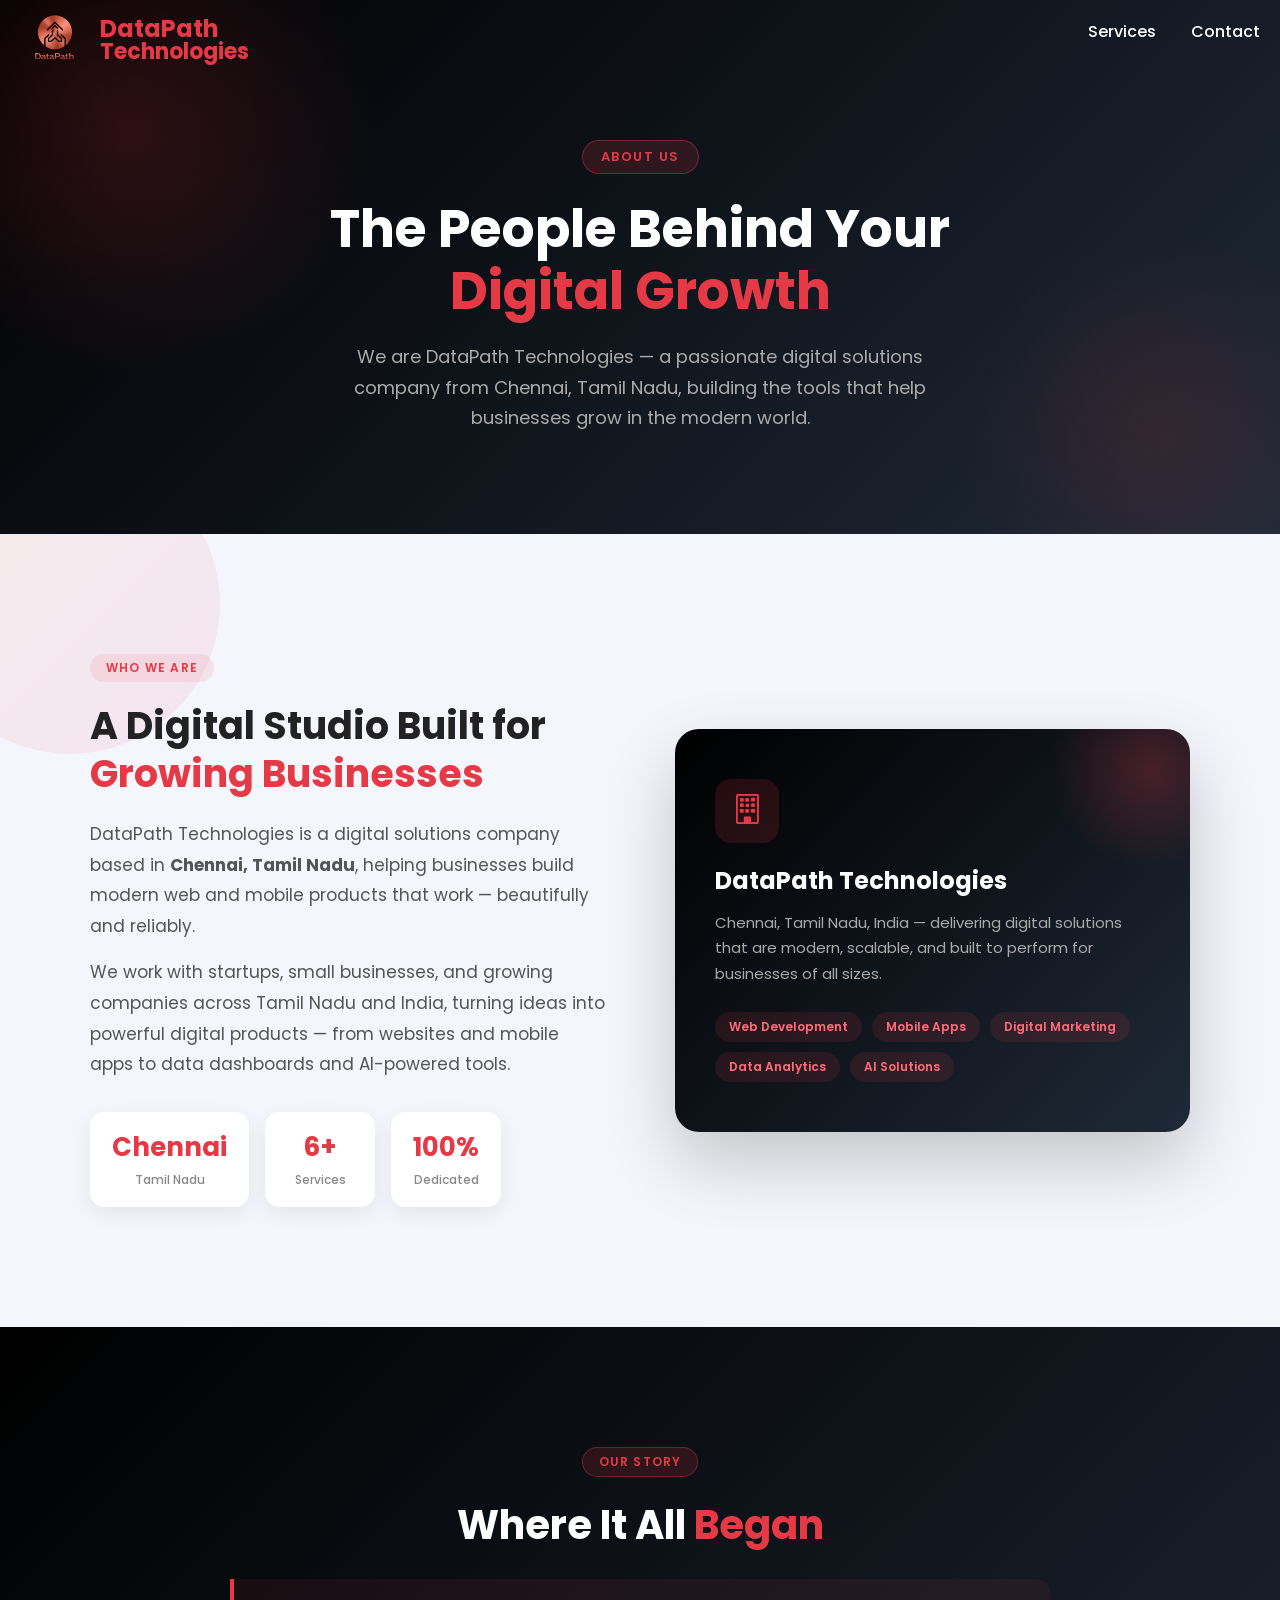
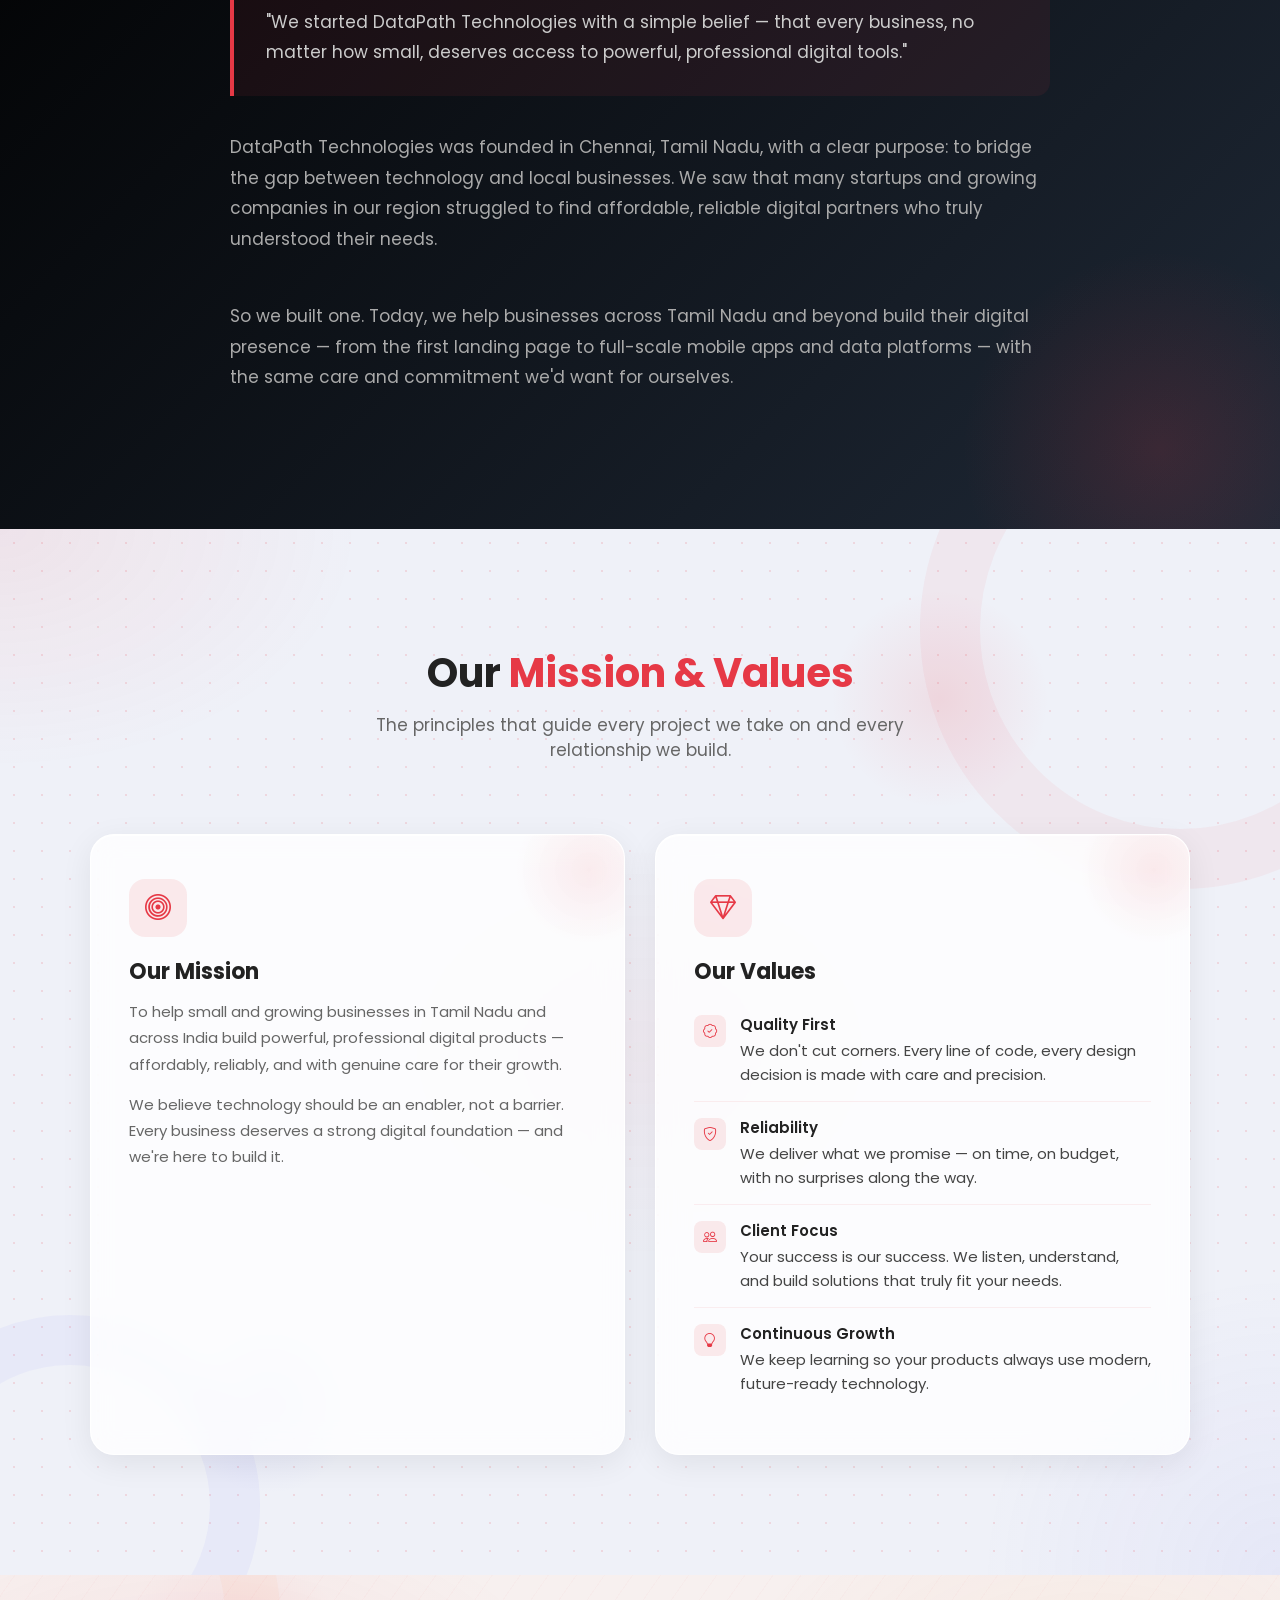
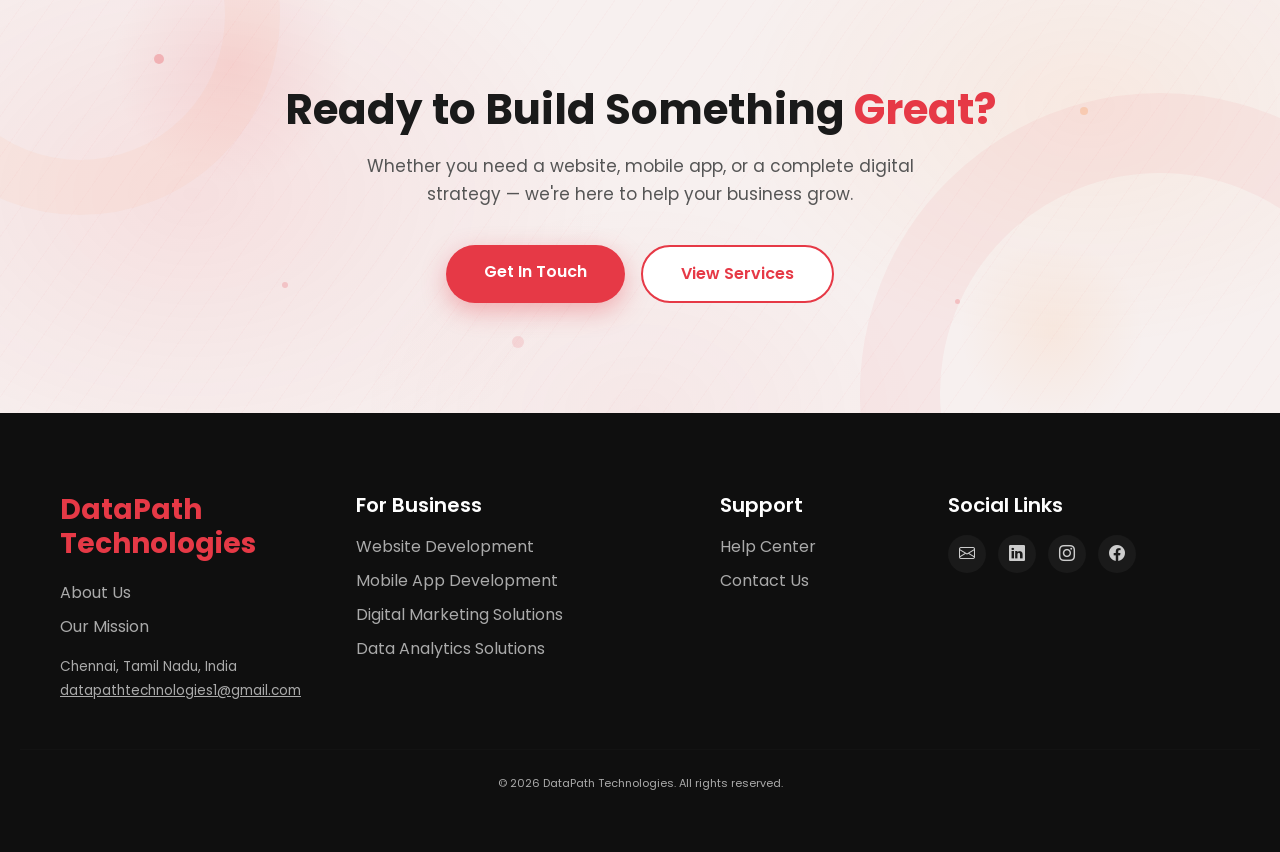
==== about.html @ aafa7fce "Add files via upload" ====
<!DOCTYPE html>
<html lang="en">
<head>

<title>About Us | DataPath Technologies – Chennai, Tamil Nadu</title>
<meta charset="UTF-8">
<meta name="viewport" content="width=device-width, initial-scale=1.0">
<meta name="description" content="Learn about DataPath Technologies – a digital solutions company based in Chennai, Tamil Nadu, helping businesses build modern web, mobile, and data products.">
<link rel="canonical" href="https://www.datapathtech.in/about">

<link rel="icon" type="image/png" sizes="32x32" href="resources/images/dp_title_logo.png">
<link rel="apple-touch-icon" href="resources/images/dp_title_logo.png">

<link rel="stylesheet" href="https://cdn.jsdelivr.net/npm/bootstrap-icons@1.11.3/font/bootstrap-icons.css">
<link href="https://cdn.jsdelivr.net/npm/bootstrap@5.3.2/dist/css/bootstrap.min.css" rel="stylesheet">
<link href="https://fonts.googleapis.com/css2?family=Poppins:wght@300;400;600;700&display=swap" rel="stylesheet">
<link rel="stylesheet" href="resources/css/style.css">

<style>

/* ══════════════════════════════
   PAGE HERO
══════════════════════════════ */
.about-hero {
  position: relative;
  min-height: 480px;
  background: linear-gradient(135deg, #000000, #1f2937);
  display: flex; align-items: center; justify-content: center;
  text-align: center; overflow: hidden;
  padding: 140px 20px 100px;
}
.about-hero::before {
  content: "";
  position: absolute; width: 500px; height: 500px; border-radius: 50%;
  background: radial-gradient(circle, rgba(230,57,70,0.18), transparent 70%);
  top: -120px; left: -120px;
  animation: driftA 10s ease-in-out infinite alternate;
}
.about-hero::after {
  content: "";
  position: absolute; width: 400px; height: 400px; border-radius: 50%;
  background: radial-gradient(circle, rgba(230,57,70,0.12), transparent 70%);
  bottom: -100px; right: -80px;
  animation: driftB 12s ease-in-out infinite alternate;
}
@keyframes driftA { from{transform:translate(0,0);} to{transform:translate(60px,40px);} }
@keyframes driftB { from{transform:translate(0,0);} to{transform:translate(-50px,-30px);} }
.about-hero-inner { position: relative; z-index: 2; }
.about-hero-tag {
  display: inline-block; padding: 6px 18px;
  background: rgba(230,57,70,0.15); border: 1px solid rgba(230,57,70,0.4);
  border-radius: 40px; color: #e63946; font-size: 13px; font-weight: 600;
  letter-spacing: 1.5px; text-transform: uppercase; margin-bottom: 24px;
}
.about-hero h1 { font-size: 52px; font-weight: 700; color: #fff; line-height: 1.2; margin-bottom: 20px; }
.about-hero h1 span { color: #e63946; }
.about-hero p { font-size: 18px; color: #aaa; max-width: 620px; margin: 0 auto; line-height: 1.7; }

/* ══════════════════════════════
   WHO WE ARE
══════════════════════════════ */
.who-section { padding: 120px 20px; background: #f4f6fb; position: relative; overflow: hidden; }
.who-section::before {
  content: ""; position: absolute; width: 300px; height: 300px; border-radius: 50%;
  background: linear-gradient(135deg, #ff6a00, #ee0979); top: -80px; left: -80px; opacity: 0.07;
}
.who-grid {
  display: grid; grid-template-columns: 1fr 1fr;
  gap: 70px; align-items: center; max-width: 1100px; margin: 0 auto;
}
.who-text .section-badge {
  display: inline-block; padding: 5px 16px; background: rgba(230,57,70,0.1);
  border-radius: 30px; color: #e63946; font-size: 12px; font-weight: 600;
  letter-spacing: 1.2px; text-transform: uppercase; margin-bottom: 20px;
}
.who-text h2 { font-size: 38px; font-weight: 700; color: #222; line-height: 1.25; margin-bottom: 22px; }
.who-text h2 span { color: #e63946; }
.who-text p { font-size: 17px; color: #555; line-height: 1.8; margin-bottom: 16px; }
.who-stats { display: flex; gap: 16px; margin-top: 32px; flex-wrap: wrap; }
.stat-pill {
  background: white; border-radius: 14px; padding: 16px 22px;
  box-shadow: 0 6px 20px rgba(0,0,0,0.07); text-align: center; min-width: 110px;
}
.stat-pill strong { display: block; font-size: 26px; font-weight: 700; color: #e63946; }
.stat-pill span { font-size: 12px; color: #888; font-weight: 500; }
.who-visual { position: relative; }
.visual-card {
  background: linear-gradient(135deg, #000, #1f2937); border-radius: 24px;
  padding: 50px 40px; color: white;
  box-shadow: 0 30px 70px rgba(0,0,0,0.2); position: relative; overflow: hidden;
  animation: floatCard 5s ease-in-out infinite;
}
.visual-card::before {
  content: ""; position: absolute; width: 200px; height: 200px; border-radius: 50%;
  background: radial-gradient(circle, rgba(230,57,70,0.25), transparent 70%); top: -60px; right: -60px;
}
.visual-card .vc-icon {
  width: 64px; height: 64px; background: rgba(230,57,70,0.15); border-radius: 16px;
  display: flex; align-items: center; justify-content: center; margin-bottom: 24px;
}
.visual-card .vc-icon i { font-size: 30px; color: #e63946; }
.visual-card h3 { font-size: 24px; font-weight: 700; margin-bottom: 14px; }
.visual-card p { color: #aaa; font-size: 15px; line-height: 1.7; }
.vc-tag-row { display: flex; flex-wrap: wrap; gap: 10px; margin-top: 26px; }
.vc-tag { padding: 6px 14px; background: rgba(230,57,70,0.12); border-radius: 30px; color: #ff6b7a; font-size: 12px; font-weight: 600; }

/* ══════════════════════════════
   OUR STORY
══════════════════════════════ */
.story-section {
  padding: 120px 20px; background: linear-gradient(135deg, #000000, #1f2937);
  color: white; text-align: center; position: relative; overflow: hidden;
}
.story-section::after {
  content: ""; position: absolute; width: 400px; height: 400px; border-radius: 50%;
  background: radial-gradient(circle, rgba(230,57,70,0.15), transparent 70%); bottom: -120px; right: -80px;
}
.story-inner { max-width: 820px; margin: 0 auto; position: relative; z-index: 2; }
.section-badge-dark {
  display: inline-block; padding: 5px 16px; background: rgba(230,57,70,0.15);
  border: 1px solid rgba(230,57,70,0.35); border-radius: 30px; color: #e63946;
  font-size: 12px; font-weight: 600; letter-spacing: 1.2px; text-transform: uppercase; margin-bottom: 24px;
}
.story-section h2 { font-size: 40px; font-weight: 700; margin-bottom: 30px; color: white; }
.story-section h2 span { color: #e63946; }
.story-quote {
  background: rgba(230,57,70,0.08); border-left: 4px solid #e63946;
  border-radius: 0 14px 14px 0; padding: 28px 32px; margin: 0 auto 36px; text-align: left;
}
.story-quote p { font-size: 17px; color: #ccc; line-height: 1.8; margin: 0; }
.story-body { font-size: 17px; color: #aaa; line-height: 1.8; text-align: left; }


/* ════════════════════════════════════════════════════
   MISSION & VALUES — DECORATIVE LIGHT THEME
════════════════════════════════════════════════════ */
.mission-section {
  padding: 120px 20px;
  position: relative; overflow: hidden;
  background:
    radial-gradient(ellipse 600px 400px at 0% 0%,   rgba(230,57,70,0.08)  0%, transparent 60%),
    radial-gradient(ellipse 500px 500px at 100% 100%, rgba(99,102,241,0.07) 0%, transparent 60%),
    radial-gradient(ellipse 400px 300px at 50% 50%,  rgba(230,57,70,0.04)  0%, transparent 70%),
    #eff1f8;
}

/* dot-grid overlay */
.mission-section::before {
  content: ""; position: absolute; inset: 0;
  background-image: radial-gradient(circle, rgba(230,57,70,0.14) 1.5px, transparent 1.5px);
  background-size: 28px 28px;
  z-index: 0; pointer-events: none;
}

/* large ring top-right */
.mission-section::after {
  content: ""; position: absolute;
  width: 520px; height: 520px; border-radius: 50%;
  border: 60px solid rgba(230,57,70,0.055);
  top: -160px; right: -160px;
  z-index: 0; pointer-events: none;
}

.mission-deco-ring {
  position: absolute; width: 380px; height: 380px; border-radius: 50%;
  border: 50px solid rgba(99,102,241,0.06);
  bottom: -120px; left: -120px;
  z-index: 0; pointer-events: none;
}
.mission-blob-1 {
  position: absolute; width: 220px; height: 220px; border-radius: 50%;
  background: radial-gradient(circle, rgba(230,57,70,0.10), transparent 70%);
  top: 60px; right: 18%; z-index: 0;
  animation: blobDrift1 8s ease-in-out infinite alternate; pointer-events: none;
}
.mission-blob-2 {
  position: absolute; width: 180px; height: 180px; border-radius: 50%;
  background: radial-gradient(circle, rgba(99,102,241,0.09), transparent 70%);
  bottom: 80px; left: 14%; z-index: 0;
  animation: blobDrift2 10s ease-in-out infinite alternate; pointer-events: none;
}
@keyframes blobDrift1 { from{transform:translate(0,0);} to{transform:translate(-30px,20px);} }
@keyframes blobDrift2 { from{transform:translate(0,0);} to{transform:translate(25px,-18px);} }

.mission-section .section-head { text-align: center; margin-bottom: 70px; position: relative; z-index: 1; }
.mission-section .section-head h2 { font-size: 40px; font-weight: 700; color: #222; }
.mission-section .section-head h2 span { color: #e63946; }
.mission-section .section-head p { color: #666; font-size: 17px; max-width: 600px; margin: 16px auto 0; }

.mission-grid {
  display: grid; grid-template-columns: 1fr 1fr;
  gap: 30px; max-width: 1100px; margin: 0 auto;
  position: relative; z-index: 1;
}

/* glassmorphism card on light bg */
.mission-card {
  background: rgba(255,255,255,0.80);
  backdrop-filter: blur(14px);
  -webkit-backdrop-filter: blur(14px);
  border: 1px solid rgba(255,255,255,0.95);
  border-radius: 24px; padding: 44px 38px;
  box-shadow: 0 8px 32px rgba(0,0,0,0.07), 0 1px 0 rgba(255,255,255,0.8) inset;
  transition: transform 0.35s ease, box-shadow 0.35s ease;
  position: relative; overflow: hidden;
}
.mission-card::before {
  content: ""; position: absolute; width: 150px; height: 150px; border-radius: 50%;
  background: radial-gradient(circle, rgba(230,57,70,0.09), transparent 70%); top: -40px; right: -40px;
}
.mission-card:hover {
  transform: translateY(-10px);
  box-shadow: 0 24px 56px rgba(230,57,70,0.16), 0 1px 0 rgba(255,255,255,0.9) inset;
}
.mc-icon {
  width: 58px; height: 58px; background: rgba(230,57,70,0.1); border-radius: 16px;
  display: flex; align-items: center; justify-content: center; margin-bottom: 22px;
  transition: background 0.3s ease, box-shadow 0.3s ease;
}
.mc-icon i { font-size: 26px; color: #e63946; transition: color 0.3s ease; }
.mission-card:hover .mc-icon { background: #e63946; box-shadow: 0 10px 25px rgba(230,57,70,0.4); }
.mission-card:hover .mc-icon i { color: white; }
.mission-card h3 { font-size: 22px; font-weight: 700; color: #222; margin-bottom: 14px; }
.mission-card p { color: #666; font-size: 15px; line-height: 1.75; margin: 0; }

.values-list { list-style: none; padding: 0; margin: 0; }
.values-list li {
  display: flex; align-items: flex-start; gap: 14px;
  padding: 14px 0; border-bottom: 1px solid rgba(230,57,70,0.08);
  font-size: 15px; color: #444; line-height: 1.6;
}
.values-list li:last-child { border-bottom: none; }
.val-icon {
  width: 32px; height: 32px; background: rgba(230,57,70,0.1); border-radius: 8px;
  display: flex; align-items: center; justify-content: center; flex-shrink: 0; margin-top: 2px;
}
.val-icon i { font-size: 14px; color: #e63946; }
.val-text strong { display: block; font-weight: 600; color: #222; margin-bottom: 2px; }


/* ════════════════════════════════════════════════════
   CTA STRIP — DECORATIVE LIGHT THEME
════════════════════════════════════════════════════ */
.about-cta {
  padding: 110px 20px;
  text-align: center; position: relative; overflow: hidden;
  background:
    radial-gradient(ellipse 700px 500px at 15% 50%,  rgba(230,57,70,0.09) 0%, transparent 60%),
    radial-gradient(ellipse 600px 400px at 85% 30%,  rgba(251,146,60,0.08) 0%, transparent 60%),
    radial-gradient(ellipse 400px 300px at 50% 100%, rgba(230,57,70,0.05) 0%, transparent 70%),
    #f7f0ef;
}

/* diagonal stripe overlay */
.about-cta::before {
  content: ""; position: absolute; inset: 0;
  background-image: repeating-linear-gradient(
    -55deg, transparent, transparent 22px,
    rgba(230,57,70,0.025) 22px, rgba(230,57,70,0.025) 23px
  );
  z-index: 0; pointer-events: none;
}

/* large spinning ring */
.about-cta::after {
  content: ""; position: absolute;
  width: 600px; height: 600px; border-radius: 50%;
  border: 80px solid rgba(230,57,70,0.055);
  bottom: -280px; right: -180px;
  z-index: 0; pointer-events: none;
  animation: slowSpin 30s linear infinite;
}

.cta-ring-2 {
  position: absolute; width: 400px; height: 400px; border-radius: 50%;
  border: 55px solid rgba(251,146,60,0.05);
  top: -160px; left: -120px; z-index: 0; pointer-events: none;
}
.cta-blob-1 {
  position: absolute; width: 260px; height: 260px; border-radius: 50%;
  background: radial-gradient(circle, rgba(230,57,70,0.10), transparent 65%);
  top: -40px; left: 8%; z-index: 0;
  animation: blobDrift1 9s ease-in-out infinite alternate; pointer-events: none;
}
.cta-blob-2 {
  position: absolute; width: 200px; height: 200px; border-radius: 50%;
  background: radial-gradient(circle, rgba(251,146,60,0.09), transparent 65%);
  bottom: -20px; right: 10%; z-index: 0;
  animation: blobDrift2 11s ease-in-out infinite alternate; pointer-events: none;
}

.cta-dot { position: absolute; border-radius: 50%; z-index: 0; pointer-events: none; }
.cta-dot-1 { width:10px; height:10px; background:rgba(230,57,70,0.28); top:18%;  left:12%;  animation: dotBounce 4s   ease-in-out infinite; }
.cta-dot-2 { width:6px;  height:6px;  background:rgba(230,57,70,0.20); top:70%;  left:22%;  animation: dotBounce 5s   ease-in-out infinite 1s; }
.cta-dot-3 { width:8px;  height:8px;  background:rgba(251,146,60,0.25);top:30%;  right:15%; animation: dotBounce 4.5s ease-in-out infinite 0.5s; }
.cta-dot-4 { width:5px;  height:5px;  background:rgba(230,57,70,0.22); bottom:25%;right:25%; animation: dotBounce 6s   ease-in-out infinite 2s; }
.cta-dot-5 { width:12px; height:12px; background:rgba(230,57,70,0.12); bottom:15%;left:40%;  animation: dotBounce 5.5s ease-in-out infinite 0.8s; }

@keyframes dotBounce { 0%,100%{transform:translateY(0);} 50%{transform:translateY(-10px);} }
@keyframes slowSpin  { from{transform:rotate(0deg);} to{transform:rotate(360deg);} }

.cta-content-inner { position: relative; z-index: 2; }
.about-cta h2 { font-size: 42px; font-weight: 700; color: #1a1a1a; margin-bottom: 16px; }
.about-cta h2 span { color: #e63946; }
.about-cta p { font-size: 17px; color: #555; max-width: 580px; margin: 0 auto 36px; line-height: 1.7; }

.cta-btn-group { display: flex; justify-content: center; gap: 16px; flex-wrap: wrap; }

.about-cta .btn-primary-cta {
  display: inline-block; padding: 15px 38px;
  background: #e63946; color: white; border-radius: 40px;
  font-weight: 600; text-decoration: none; font-size: 16px;
  transition: all 0.3s ease; box-shadow: 0 8px 24px rgba(230,57,70,0.35);
}
.about-cta .btn-primary-cta:hover {
  background: #c81d2e; transform: translateY(-4px);
  box-shadow: 0 16px 36px rgba(230,57,70,0.45);
}
.about-cta .btn-secondary-cta {
  display: inline-block; padding: 15px 38px;
  background: white; color: #e63946; border: 2px solid #e63946;
  border-radius: 40px; font-weight: 600; text-decoration: none; font-size: 16px;
  transition: all 0.3s ease;
}
.about-cta .btn-secondary-cta:hover {
  background: rgba(230,57,70,0.05); transform: translateY(-4px);
  box-shadow: 0 10px 25px rgba(230,57,70,0.12);
}


/* ══════════════════════════════
   HEADER WHITE STATE
══════════════════════════════ */
.header-white { background: #ffffff !important; box-shadow: 0 2px 8px rgba(0,0,0,0.08) !important; }
.header-white .nav-links a { color: #222; }
.header-white .logo-main, .header-white .logo-sub { color: #e63946; }

/* ══════════════════════════════
   REVEAL ANIMATION
══════════════════════════════ */
.reveal { opacity: 0; transform: translateY(40px); transition: opacity 0.7s ease, transform 0.7s ease; }
.reveal.visible { opacity: 1; transform: translateY(0); }

/* ══════════════════════════════
   SHARED FLOAT
══════════════════════════════ */
@keyframes floatCard { 0%{transform:translateY(0px);} 50%{transform:translateY(-10px);} 100%{transform:translateY(0px);} }

/* ══════════════════════════════
   MOBILE
══════════════════════════════ */
@media (max-width: 768px) {
  .about-hero h1 { font-size: 30px; }
  .about-hero p  { font-size: 15px; }
  .who-grid      { grid-template-columns: 1fr; gap: 40px; }
  .visual-card   { padding: 36px 28px; }
  .mission-grid  { grid-template-columns: 1fr; gap: 24px; }
  .about-cta h2  { font-size: 28px; }
  .who-stats     { justify-content: center; }
  .cta-btn-group { flex-direction: column; align-items: center; }
}
</style>
</head>

<body>

<!-- HEADER -->
<div class="header-bar" id="main-header">
  <a href="index.html" class="logo-wrapper">
    <img src="resources/images/dp_logo1.png" alt="DataPath Technologies Logo">
    <div class="logo-text">
      <div class="logo-main">DataPath</div>
      <div class="logo-sub">Technologies</div>
    </div>
  </a>
  <ul class="nav-links">
    <li><a href="index.html#services">Services</a></li>
    <li><a href="index.html#contact">Contact</a></li>
  </ul>
</div>


<!-- 1. PAGE HERO -->
<section class="about-hero">
  <div class="about-hero-inner reveal">
    <div class="about-hero-tag">About Us</div>
    <h1>The People Behind Your<br><span>Digital Growth</span></h1>
    <p>We are DataPath Technologies — a passionate digital solutions company from Chennai, Tamil Nadu, building the tools that help businesses grow in the modern world.</p>
  </div>
</section>


<!-- 2. WHO WE ARE -->
<section class="who-section">
  <div class="who-grid">
    <div class="who-text reveal">
      <div class="section-badge">Who We Are</div>
      <h2>A Digital Studio Built for <span>Growing Businesses</span></h2>
      <p>DataPath Technologies is a digital solutions company based in <strong>Chennai, Tamil Nadu</strong>, helping businesses build modern web and mobile products that work — beautifully and reliably.</p>
      <p>We work with startups, small businesses, and growing companies across Tamil Nadu and India, turning ideas into powerful digital products — from websites and mobile apps to data dashboards and AI-powered tools.</p>
      <div class="who-stats">
        <div class="stat-pill"><strong>Chennai</strong><span>Tamil Nadu</span></div>
        <div class="stat-pill"><strong>6+</strong><span>Services</span></div>
        <div class="stat-pill"><strong>100%</strong><span>Dedicated</span></div>
      </div>
    </div>
    <div class="who-visual reveal">
      <div class="visual-card">
        <div class="vc-icon"><i class="bi bi-building"></i></div>
        <h3>DataPath Technologies</h3>
        <p>Chennai, Tamil Nadu, India — delivering digital solutions that are modern, scalable, and built to perform for businesses of all sizes.</p>
        <div class="vc-tag-row">
          <span class="vc-tag">Web Development</span>
          <span class="vc-tag">Mobile Apps</span>
          <span class="vc-tag">Digital Marketing</span>
          <span class="vc-tag">Data Analytics</span>
          <span class="vc-tag">AI Solutions</span>
        </div>
      </div>
    </div>
  </div>
</section>


<!-- 3. OUR STORY -->
<section class="story-section">
  <div class="story-inner reveal">
    <div class="section-badge-dark">Our Story</div>
    <h2>Where It All <span>Began</span></h2>
    <div class="story-quote">
      <p>"We started DataPath Technologies with a simple belief — that every business, no matter how small, deserves access to powerful, professional digital tools."</p>
    </div>
    <div class="story-body">
      <p>DataPath Technologies was founded in Chennai, Tamil Nadu, with a clear purpose: to bridge the gap between technology and local businesses. We saw that many startups and growing companies in our region struggled to find affordable, reliable digital partners who truly understood their needs.</p>
      <br>
      <p>So we built one. Today, we help businesses across Tamil Nadu and beyond build their digital presence — from the first landing page to full-scale mobile apps and data platforms — with the same care and commitment we'd want for ourselves.</p>
    </div>
  </div>
</section>


<!-- 4. MISSION & VALUES — DECORATIVE LIGHT -->
<section class="mission-section">
  <div class="mission-deco-ring"></div>
  <div class="mission-blob-1"></div>
  <div class="mission-blob-2"></div>

  <div class="section-head reveal">
    <h2>Our <span>Mission & Values</span></h2>
    <p>The principles that guide every project we take on and every relationship we build.</p>
  </div>

  <div class="mission-grid">
    <div class="mission-card reveal">
      <div class="mc-icon"><i class="bi bi-bullseye"></i></div>
      <h3>Our Mission</h3>
      <p>To help small and growing businesses in Tamil Nadu and across India build powerful, professional digital products — affordably, reliably, and with genuine care for their growth.</p>
      <p style="margin-top:14px;">We believe technology should be an enabler, not a barrier. Every business deserves a strong digital foundation — and we're here to build it.</p>
    </div>

    <div class="mission-card reveal">
      <div class="mc-icon"><i class="bi bi-gem"></i></div>
      <h3>Our Values</h3>
      <ul class="values-list">
        <li>
          <div class="val-icon"><i class="bi bi-patch-check"></i></div>
          <div class="val-text"><strong>Quality First</strong>We don't cut corners. Every line of code, every design decision is made with care and precision.</div>
        </li>
        <li>
          <div class="val-icon"><i class="bi bi-shield-check"></i></div>
          <div class="val-text"><strong>Reliability</strong>We deliver what we promise — on time, on budget, with no surprises along the way.</div>
        </li>
        <li>
          <div class="val-icon"><i class="bi bi-people"></i></div>
          <div class="val-text"><strong>Client Focus</strong>Your success is our success. We listen, understand, and build solutions that truly fit your needs.</div>
        </li>
        <li>
          <div class="val-icon"><i class="bi bi-lightbulb"></i></div>
          <div class="val-text"><strong>Continuous Growth</strong>We keep learning so your products always use modern, future-ready technology.</div>
        </li>
      </ul>
    </div>
  </div>
</section>


<!-- 5. CTA STRIP — DECORATIVE LIGHT -->
<section class="about-cta">
  <div class="cta-ring-2"></div>
  <div class="cta-blob-1"></div>
  <div class="cta-blob-2"></div>
  <div class="cta-dot cta-dot-1"></div>
  <div class="cta-dot cta-dot-2"></div>
  <div class="cta-dot cta-dot-3"></div>
  <div class="cta-dot cta-dot-4"></div>
  <div class="cta-dot cta-dot-5"></div>

  <div class="cta-content-inner reveal">
    <h2>Ready to Build Something <span>Great?</span></h2>
    <p>Whether you need a website, mobile app, or a complete digital strategy — we're here to help your business grow.</p>
    <div class="cta-btn-group">
      <a href="index.html#contact" class="btn-primary-cta" onclick="openContactForm(event)">Get In Touch</a>
      <a href="index.html#services" class="btn-secondary-cta">View Services</a>
    </div>
  </div>
</section>


<!-- FOOTER -->
<footer class="footer-section">
  <div class="container">
    <div class="row gy-4">
      <div class="col-md-3">
        <h3 class="footer-logo">DataPath Technologies</h3>
        <ul class="footer-links">
          <li><a href="about.html">About Us</a></li>
          <li><a href="#">Our Mission</a></li>
        </ul>
        <address style="font-style:normal; margin-top:12px; font-size:0.85rem; color:#aaa; line-height:1.8;">
          Chennai, Tamil Nadu, India<br>
          <a href="mailto:datapathtechnologies1@gmail.com" style="color:#aaa;">datapathtechnologies1@gmail.com</a>
        </address>
      </div>
      <div class="col-md-3">
        <h5>For Business</h5>
        <ul class="footer-links">
          <li><a href="index.html#services" onclick="openContactForm(event)">Website Development</a></li>
          <li><a href="index.html#services" onclick="openContactForm(event)">Mobile App Development</a></li>
          <li><a href="index.html#services" onclick="openContactForm(event)">Digital Marketing Solutions</a></li>
          <li><a href="index.html#services" onclick="openContactForm(event)">Data Analytics Solutions</a></li>
        </ul>
      </div>
      <div class="col-md-3 footer-support">
        <h5>Support</h5>
        <ul class="footer-links">
          <li><a href="https://mail.google.com/mail/?view=cm&fs=1&to=contact.datapathlearn@gmail.com" target="_blank">Help Center</a></li>
          <li><a href="index.html#contact" onclick="openContactForm(event)">Contact Us</a></li>
        </ul>
      </div>
      <div class="col-md-3">
        <h5>Social Links</h5>
        <div class="social-icons">
          <a href="https://mail.google.com/mail/?view=cm&fs=1&to=datapathtechnologies1@gmail.com" target="_blank" aria-label="Email"><i class="bi bi-envelope"></i></a>
          <a href="https://www.linkedin.com/in/datapath-technologies" target="_blank" aria-label="LinkedIn"><i class="bi bi-linkedin"></i></a>
          <a href="https://www.instagram.com/datapath.learn" target="_blank" aria-label="Instagram"><i class="bi bi-instagram"></i></a>
          <a href="https://www.facebook.com/share/1DYRvbdQtK/" target="_blank" aria-label="Facebook"><i class="bi bi-facebook"></i></a>
        </div>
      </div>
    </div>
  </div>
  <hr class="footer-divider">
  <div class="footer-compact">© <span id="year"></span> DataPath Technologies. All rights reserved.</div>
</footer>

<script src="https://cdn.jsdelivr.net/npm/bootstrap@5.3.2/dist/js/bootstrap.bundle.min.js"></script>
<script>
  document.getElementById("year").textContent = new Date().getFullYear();

  const header = document.getElementById("main-header");
  window.addEventListener("scroll", () => {
    header.classList.toggle("header-white", window.scrollY > 60);
  });

  const observer = new IntersectionObserver((entries) => {
    entries.forEach(entry => {
      if (entry.isIntersecting) {
        setTimeout(() => entry.target.classList.add("visible"), 100);
        observer.unobserve(entry.target);
      }
    });
  }, { threshold: 0.12 });
  document.querySelectorAll(".reveal").forEach(el => observer.observe(el));

  function openContactForm(event) {
    if (event) event.preventDefault();
    window.open(
      "https://docs.google.com/forms/d/e/1FAIpQLSdgmT9VQbUi_7oTkIBiSKCHTQWGhToYsQEgZxO3bVCtkzhkrw/viewform?usp=publish-editor",
      "_blank"
    );
  }
</script>
</body>
</html>
---- resources/css/style.css ----
@charset "UTF-8";
/* =========================================
GLOBAL MOBILE OVERFLOW FIX
========================================= */

/* GLOBAL LAYOUT FIX */

.container{
max-width:1200px;
margin:auto;
padding-left:20px;
padding-right:20px;
}

html, body{
width:100%;
overflow-x:hidden;
scroll-behavior:smooth;
-webkit-font-smoothing:antialiased;
}

*,
*::before,
*::after{
box-sizing:border-box;
}

body{
font-family:'Poppins', sans-serif;
}

section{
max-width:100%;
overflow:visible;
}
/* ===== AUTH BUTTONS FIXED ===== */
.auth-buttons {
	position: fixed;
	top: 20px;
	right: 30px;
	display: flex;
	gap: 12px;
	z-index: 9999;
}


/* Common Button Style */
.auth-buttons a {
	padding: 8px 18px;
	border-radius: 30px;
	font-size: 14px;
	font-weight: 600;
	text-decoration: none;
	transition: all 0.3s ease;
}

/* Sign In (Outline Style) */
.btn-signin {
	border: 1px solid #e63946;
	color: #e63946;
	background: transparent;
}

.btn-signin:hover {
	background: #e63946;
	color: white;
	box-shadow: 0 4px 15px rgba(230, 57, 70, 0.3);
	transform: translateY(-2px);
}

/* Sign Up (Filled Style) */
.btn-signup {
	background: #e63946;
	color: white;
	animation: bounceSubtle 2s infinite ease-in-out;
}

/* ===== Bounce Animation ===== */
@keyframes bounceSubtle 
{ 
	0%, 100%  
	{
		transform: translateY(0);
	}
	50%
	{
		transform:translateY(-6px);
	}
}
.btn-signup:hover {
	background: #c72c3c;
	box-shadow: 0 4px 15px rgba(230, 57, 70, 0.4);
	transform: translateY(-2px);
}
.header-bar{
position:fixed;
top:0;
left:0;
width:100%;
height:80px;
display:flex;
align-items:center;
padding:0 20px;
z-index:1000;
}


.logo-wrapper{
display:flex;
align-items:center;
gap:10px;
text-decoration:none;
}

.logo-wrapper img{
width:70px;
}

.logo-text{
display:flex;
flex-direction:column;
line-height:1;
}

.logo-main{
font-size:24px;
font-weight:700;
color:#e63946;
margin:0;
}

.logo-sub{
font-size:22px;
font-weight:700;
color:#e63946;
margin:0;
}

.hero-nav{
margin-left:auto;
display:flex;
gap:35px;
transition:opacity 0.3s ease;
}
/* Navigation */

.nav-links{
display:flex;
gap:35px;
list-style:none;
margin-left:auto;
padding:0;
}

.nav-links a{
text-decoration:none;
color:white;
font-weight:500;
font-size:16px;
transition:0.3s;
}

.nav-links a:hover{
color:#e63946;
}

/* Logo */

.logo{
display:flex;
align-items:center;
gap:10px;
color:white;
font-weight:600;
font-size:18px;
}

/* ================= HERO ================= */

.hero{
position:relative;
height:100vh;
min-height:600px;
color:white;
display:flex;
align-items:center;
justify-content:center;
text-align:center;
overflow:hidden;
}

/* Background image */

.hero-bg{
position:absolute;
top:0;
left:0;
width:100%;
height:100%;
object-fit:cover;
z-index:0;

animation:heroZoom 12s ease-in-out infinite alternate;
transform-origin:center;
will-change:transform;
}

/* Dark overlay for readability */

.hero::before{
content:"";
position:absolute;
top:0;
left:0;
width:100%;
height:100%;

background:rgba(0,0,0,0.65);

z-index:1;
}

/* Hero title */

.hero h1{
font-size:48px;
font-weight:700;
color:#ffffff;

background:linear-gradient(
90deg,
#ffffff,
#ff6b6b,
#e63946,
#c77dff,
#ff6b6b,
#ffffff
);

background-size:300%;

-webkit-background-clip:text;
-webkit-text-fill-color:transparent;
background-clip:text;

animation:gradientMove 6s linear infinite;

text-shadow:0 4px 25px rgba(0,0,0,0.35);
}

/* Gradient animation */

@keyframes gradientMove{
0%{background-position:0%;}
100%{background-position:300%;}
}

/* Hero subtitle */

.hero p{
font-size:18px;
color:#ffffff !important;
background:none !important;
-webkit-background-clip:initial !important;
-webkit-text-fill-color:#ffffff !important;
opacity:0.95;
max-width:720px;
margin:20px auto 30px;
line-height:1.6;
}

/* Content above background */

.hero-content{
position:relative;
z-index:2;
text-align:center;
color:white;
}

/* Image zoom animation */

@keyframes heroZoom{
0%{
transform:scale(1);
}

100%{
transform:scale(1.1);
}
}
.services-headline{
	font-size:42px;
	font-weight:700;
	color:black;
	margin-bottom:25px;
}

.services-headline span{
	color:#e63946;
}

.section{
	padding:80px 10%;
	text-align:center;
}

.section-headline{
font-size:42px;
	font-weight:700;
	color:black;
	margin-bottom:25px;
}
.services{
	display:grid;
	 grid-template-columns: repeat(5, 1fr);
	gap:25px;
	margin-top:35px;
	max-width:1200px;
	margin-left:auto;
	margin-right:auto;
}

.service-card{
background:transparent;
padding:25px 20px;
border-radius:16px;
box-shadow:0 8px 20px rgba(0,0,0,0.06);
transition:all 0.3s ease;
cursor:pointer;
position:relative;
z-index:1;
  /* IMPORTANT */
text-align:center;
display:flex;
flex-direction:column;
  justify-content:center;
max-width:100%;
margin:0;
min-height:200px;
width:220px;
height:240px;
}

.process-section{
padding:120px 20px;
background: linear-gradient(135deg, #000000, #1f2937);
color:white;
text-align:center;
}

.process-card{
    animation: floatCard 4s ease-in-out infinite;
}

.process-step:nth-child(1) .step-card { animation-delay:0s; }
.process-step:nth-child(2) .step-card { animation-delay:0.5s; }
.process-step:nth-child(3) .step-card { animation-delay:1s; }
.process-step:nth-child(4) .step-card { animation-delay:1.5s; }
.process-step:nth-child(5) .step-card { animation-delay:2s; }


.process-title{
font-size:38px;
font-weight:700;
margin-bottom:15px;
}

.process-title span{
color: #e63946;
}
.process-subtitle{
max-width:700px;
margin:0 auto 70px;
opacity:0.9;
font-size:17px;
}

.process-roadmap{
display:flex;
justify-content:space-between;
align-items:flex-start;
position:relative;
gap:30px;
}

.process-roadmap::before{
content:"";
position:absolute;
top:25px;
left:0;
right:0;
height:4px;
background: linear-gradient(
90deg,
#ff3b5c 0%,
#ff3b5c 20%,
#6c63ff 40%,
#6c63ff 60%,
#2f80ed 75%,
#22c55e 100%
);
border-radius:4px;
z-index:1;
}

.process-step{
position:relative;
flex:1;
z-index:2;
}

.step-number{
width:50px;
height:50px;
margin:0 auto 20px;
background:#ff3c5f;
border-radius:50%;
display:flex;
align-items:center;
justify-content:center;
font-weight:600;
color:white;
box-shadow:0 10px 30px rgba(255,60,95,0.5);
}

.step-card{
background:rgba(230, 57, 70, 0.12);
border-radius:14px;
padding:25px;
color:#333;
box-shadow:0 10px 30px rgb(255,57,70);
transition:0.3s;
animation: floatCard 2.5s ease-in-out infinite;
}

.step-card i{
font-size:28px;
color:#ff3c5f;
margin-bottom:10px;
display:block;
}

.step-card h4{
font-weight:600;
margin-bottom:8px;
color: white;
}

.step-card p{
font-size:14px;
color:white;
}

.step-card:hover{
transform:translateY(-6px);
box-shadow:0 15px 35px rgba(0,0,0,0.2);
}

@keyframes floatCard {
    0% { transform: translateY(0px); }
    50% { transform: translateY(-10px); }
    100% { transform: translateY(0px); }
}
/* ================= FIXED LOGO ================= 
.fixed-logo {
	position: fixed;
	top: 20px;
	left: 30px;
	display: flex;
	align-items: center;
	gap: 12px;
	z-index: 9999;
	cursor: pointer;
}

.fixed-logo img {
	width: 45px;
	height: 45px;
	object-fit: contain;
	background: transparent;
}

.logo-text {
	display: flex;
	flex-direction: column;
	line-height: 1.1;
}

.logo-main {
	font-size: 25px;
	font-weight: 700;
	color: #e63946;
}
 
.logo-sub {
	font-size: 20px;
	font-weight: 700; 
	color: #e63946;
}
*/
.search-box {
	max-width: 600px;
	margin: 30px auto;
	background: rgba(230, 57, 70, 0.12);
	border-radius: 50px;
	overflow: hidden; 
}

.search-box input {
	border: none;
	padding: 15px;
}

/* ===== Scroll Down Indicator ===== */
.scroll-down {
	position: absolute;
	bottom: 30px;
	left: 50%;
	transform: translateX(-50%);
	width: 28px;
	height: 45px;
	border: 2px solid white;
	border-radius: 20px;
	display: flex;
	justify-content: center;
	align-items: flex-start;
	z-index:5;
	padding-top: 6px;
	text-decoration: none; 
	transition: 0.9s ease;
}

.scroll-down span {
	width: 4px;
	height: 8px;
	background: white;
	border-radius: 2px;
	animation: scrollAnim 2.0s infinite;
}

@keyframes scrollAnim {
    0% {
        opacity: 0;
        transform: translateY(0);
    }

    50% {
        opacity: 1;
    }

    100% {
        opacity: 0;
        transform: translateY(12px);
    }
}
.scroll-down:hover {
	background: rgba(255, 255, 255, 0.1);
}

/* ===== Google Play Button ===== */

/* ===== Google Play Button ===== */
.store-buttons {
	display: flex;
	justify-content: center;
	margin-top: 40px; /* moved slightly down */
}

.google-play-btn {  
	display: flex;
	align-items: center;
	gap: 14px;
	background: black;
	color: white;
	padding: 14px 28px;
	border-radius: 14px;
	text-decoration: none;
	border: 2px solid white; /* outline added */
	transition: 0.3s ease;
}

.play-icon {
	width: 32px;
	height: auto;
}

.btn-text {
	display: flex;
	flex-direction: column;
	line-height: 1.1;
}

.btn-text small {
	font-size: 11px;
	letter-spacing: 1px;
}

.btn-text span {
	font-size: 19px;
	font-weight: 600;
}

.google-play-btn:hover {
	transform: translateY(-4px);
	background: #111;
	box-shadow: 0 12px 25px rgba(0, 0, 0, 0.4);
}

.section span{
color:#e63946;
}
/* ================= DATAPATH SECTION ================= */
.datapath-section {
	padding: 120px 20px 100px;
	background: #f4f6fb;
	position: relative;
	overflow: hidden;
}

.dp-headline {
	font-size: 42px;
	font-weight: 700;
	color: #222;
	margin-bottom: 25px;
}

.dp-headline span {
	color: #e63946;
}

.dp-subheadline {
	max-width: 750px;
	margin: 0 auto 60px;
	font-size: 18px;
	color: #555;
	line-height: 1.7;
}

/* ===== Stats Box ===== */
.dp-stats-box {
	background: white;
	border-radius: 16px;
	padding: 20px 25px;
	box-shadow: 0 8px 20px rgba(0, 0, 0, 0.05);
	max-width: 1100px;
	margin: 0 auto;
}

.stat-item {
	padding: 15px;
}

.stat-wrapper{
    display: flex;
    align-items: flex-start;   /* keeps icon aligned at top */
    gap: 15px;
}



.icon-box {
	min-width: 50px;
	height: 50px;
	background: rgba(230, 57, 70, 0.12);
	border-radius: 12px;
	display: flex;
	align-items: center;
	justify-content: center;
	transition: 0.3s ease;
}

.icon-box i {
	font-size: 22px;
	color: #e63946;
	transition: 0.3s ease;
}

.text-box h3 {
	font-size: 18px;
	font-weight: 600;
	margin: 0;
}

.text-box p {
	font-size: 13px;
	color: #777;
	margin: 3px 0 0;
}

.stat-item:hover .icon-box {
	background: #e63946;
	box-shadow: 0 10px 30px rgb(255, 57, 70);
	transform: scale(1.08);
}

.stat-item:hover .icon-box i {
	color: white; 
}

/* Floating Shapes */
.datapath-section::before {
	content: "";
	position: absolute;
	width: 250px;
	height: 250px;
	background: linear-gradient(135deg, #ff6a00, #ee0979);
	border-radius: 50%;
	top: -80px; 
	left: -80px;
	opacity: 0.1; 
}

.datapath-section::after {
	content: "";
	position: absolute;
	width: 300px;
	height: 300px;
	background: linear-gradient(135deg, #4facfe, #00f2fe);
	border-radius: 50%;
	bottom: -100px;
	right: -100px;
	opacity: 0.1;
}

/* Categories */
.category-card {
	border-radius: 18px;
	border: 1px solid #e5e5e5;
	transition: all 0.3s ease;
	display: flex;
	flex-direction: column;
	justify-content: center;
}

.category-card:hover {
	transform: translateY(-6px);
	box-shadow: 0 10px 30px rgb(255, 57, 70);
}

.category-card h5 {
	font-weight: 600;
	margin-bottom: 8px;
}

.category-card p {
	margin-bottom: 5px;
	color: #555;
}

.loading-text {
	font-size: 12px;
	color: #999;
	font-style: italic;
}

/* Animated dots */
.dots::after {
	content: "";
	animation: dotsAnimation 1.5s infinite steps(3);
}

@keyframes dotsAnimation {
    0%   { content: ""; }
    33%  { content: "."; }
    66%  { content: ".."; }
    100% { content: "..."; }
}

.section-title {
	font-weight: 700;
	margin-bottom: 40px;
}

.section-title span {
	color: #e63946;
}

/* ===== Explore Button ===== */
.btn-explore {
    background: rgba(230, 57, 70, 0.12);
    box-shadow: 0 10px 30px rgb(255, 57, 70);
    color: white;
    border: none;
    padding: 0 28px;
    font-weight: 600;
    border-radius: 50px;
    transition: all 0.3s ease;
}

/* Hover Effect */
.btn-explore:hover {
    transform: translateY(-2px);
    box-shadow: 0 10px 30px rgb(255, 57, 70);
    background: linear-gradient(135deg, #ff4d5a, #e63946);
} 
/* ================= APP FEATURES (DARK VERSION) ================= */
.app-features-section {
	padding: 140px 20px;
	background: linear-gradient(135deg, #000000, #1f2937);
	color: white;
	text-align: center;
	position: relative;
	overflow: hidden;
}

/* Title */
.app-title {
	font-size: 42px;
	font-weight: 700;
	margin-bottom: 20px;
	color: white;
}

.app-title span {
	color: #ff4d5a;
}

.app-subtitle {
	max-width: 700px;
	margin: 0 auto 80px;
	color: #bbbbbb;
	font-size: 18px;
}

/* Wrapper */
.features-wrapper {
	position: relative;
	max-width: 1000px;
	margin: auto;
	min-height: 500px;
}

/* Center Circle */
.center-circle {
	width: 240px;
	height: 240px;
	background: rgba(230, 57, 70, 0.12);
	border-radius: 50%;
	box-shadow: 0 15px 40px rgb(255, 57, 70);
	display: flex;
	flex-direction: column;
	justify-content: center;
	align-items: center;
	margin: 150px auto 0;
	animation: floatCenter 4s ease-in-out infinite;
}

.center-circle h4 {
	font-weight: 600;
	margin-bottom: 5px;
	color: white;
}

.center-circle p {
	font-size: 14px;
	color: #aaaaaa;
}

/* Feature Cards */
.feature-card {
	position: absolute;
	width: 230px;
	background: rgba(230, 57, 70, 0.12);
	padding: 22px;
	border-radius: 18px;
	box-shadow: 0 10px 30px rgb(255, 57, 70);
	transition: 0.3s ease;
	color: white;
}

.feature-card h5 {
	font-weight: 600;
	margin-bottom: 8px;
}

.feature-card p {
	font-size: 14px;
	color: #aaaaaa;
}

.feature-card:hover {
	transform: translateY(-10px);
	box-shadow: 0 15px 35px rgba(255, 77, 90, 0.25);
}

.loading-text {
	font-size: 12px;
	color: #999;
	font-style: italic;
}

/* ===========Our services ===============
/* ===== SERVICES SECTION ===== */

.services-section{
    padding:140px 20px 140px;
    min-height:570px;
    background:linear-gradient(135deg,#f8fafc,#eef2f7);
    position:relative;
    overflow:visible;
    text-align:center;
}

.service-popup{
position:absolute;
top:calc(100% + 14px);
left:50%;
transform:translateX(-50%);
width:260px;
background:#ffffff;
padding:16px 18px;
border-radius:10px;
box-shadow:0 10px 25px rgba(0,0,0,0.15);
font-size:14px;
line-height:1.5;
opacity:0;
visibility:hidden;
transition:all .3s ease;
z-index:9999;
}

/* arrow */
.service-popup::before{
content:"";
position:absolute;
top:-10px;
left:50%;
transform:translateX(-50%);
border-left:10px solid transparent;
border-right:10px solid transparent;
border-bottom:10px solid #f1f3f6;
}

.service-popup span{
	color: #e63946;
}
/* show popup on hover */
.service-card:hover{
    background:white;
    transform:translateY(-8px) scale(1.02);
    box-shadow:
        0 12px 35px rgba(0,0,0,0.12),
        0 0 25px rgba(230,57,70,0.35);
    z-index:1000;
}

.service-card:hover .service-popup{
opacity:1;
visibility:visible;
background: white;
    transform: translateX(-50%) translateY(0);
    box-shadow:  
        0 12px 35px rgba(0,0,0,0.12),
        0 0 25px rgba(230,57,70,0.35);
}
/* Lottie background animation */

#services-lottie{
    position:absolute;
    top:50%;
    left:50%;
    transform:translate(-50%,-50%) scale(1.0);
    width:70vw;
	height:70vw;
	max-width:700px;
	max-height:700px;
    opacity:0.35;
    pointer-events:none;
    z-index:0;
}

/* Ensure text/cards appear above animation */

.services-headline,
.services{
    position:relative;
    z-index:1;
}

.service-card-link {
    text-decoration: none;
    color: inherit;
    display: block;
    width: 100%;
}

.service-card-link:hover {
    text-decoration: none;
    color: inherit;
} 

/* Floating Shapes 
.services-section::before {
	content: "";
	position: absolute;
	width: 250px;
	height: 250px;
	background: linear-gradient(135deg, #ff6a00, #ee0979);
	border-radius: 50%;
	top: -80px;
	left: -80px;
	opacity: 0.1;
} 

.services-section::after {
	content: "";
	position: absolute;
	width: 300px;
	height: 300px;
	background: linear-gradient(135deg, #4facfe, #00f2fe);
	border-radius: 50%;
	bottom: -100px;
	right: -100px;
	opacity: 0.1;
}
*/



/* Floating Shapes 


.popular-section::after {
	content: "";
	position: absolute;
	width: 300px;
	height: 300px;
	background: linear-gradient(135deg, #4facfe, #00f2fe);
	border-radius: 50%;
	bottom: -100px;
	right: -100px;
	opacity: 0.1;
}
*/
/* Positioning */
.card-1 {
	top: -90px;
	left: 0;
	animation: float1 5s infinite;
}

.card-2 {
	top: 110px;
	left: -40px;
	animation: float2 6s infinite;
}

.card-3 {
	bottom: 0;
	left: 0;
	animation: float2 5s infinite;
}

.card-4 {
	top: 110px;
	right: -40px;
	animation: float2 6s infinite;
}

.card-5 {
	bottom: 0px;
	right: 0;
	animation: float1 5s infinite;
}

.card-6 {
	top: -100px;
	right: 0;
	animation: float1 7s infinite;
}
/* Animations */
@keyframes floatCenter 
{ 
	0% 
	{
		transform: translateY(0);
	}
	50%
	{
		transform:translateY(-15px);
	}
	100%
	{
		transform:translateY(0);
	}
}
@keyframes float1 { 
	0% 
	{
		transform: translateY(0);
	}
	50%
	{
		transform:translateY(-8px);
	}
	100%
	{
		transform:translateY(0);
	}
}
@keyframes float2 
{ 
	0% 
	{
		transform: translateY(0);
	}
	50%
	{
		transform:translateY(6px);
	}
	100%
	{
		transform:translateY(0);
	}
}
@keyframes float3 
{ 
	0% 
	{
		transform: translateY(0);
	}
	50%
	{
		transform: translateY(-12px);
	}
	100%
	{
		transform:translateY(0);
	} 
}

/* CTA Section */

.cta{
background:#f4f6fb;
color:#222;
padding:60px 6%;
position:relative;
overflow:hidden;
min-height:420px;
display:flex;
align-items:center;
}

/* container */

.cta-container{
display:flex;
align-items:center;
justify-content:space-between;
width:100%;
max-width:1200px;
margin:auto;
}

/* content */

.cta-content{
max-width:600px;
z-index:2;
margin-left:80px;
}

/* Lottie animation */

#cta-lottie{
position:absolute;
right:-40px;
top:50%;
transform:translateY(-50%);
width:520px;
height:520px;
pointer-events:none;
}

/* floating shape */

.cta::before{
content:"";
position:absolute;
width:250px;
height:250px;
background:linear-gradient(135deg,#ff6a00,#ee0979);
border-radius:50%;
top:-80px;
left:-80px;
opacity:0.12;
}

/* headline */

.cta-headline{
font-size:40px;
font-weight:700;
color:#222;
margin-bottom:18px;
}

.cta-headline span{
color:#e63946;
}

/* subtitle */

.cta p{
max-width:600px;
font-size:18px;
color:#555;
line-height:1.7;
}

/* button */

.cta a{
display:inline-block;
margin-top:25px;
padding:14px 32px;
background:#e63946;
color:white;
border-radius:40px;
font-weight:600;
text-decoration:none;
transition:all 0.3s ease;
}

.cta a:hover{
background:#c81d2e;
transform:translateY(-3px);
box-shadow:0 10px 25px rgba(230,57,70,0.35);
}

/* responsive */

@media (max-width:900px){

.cta{
padding:80px 20px;
text-align:center;
}

.cta-container{
flex-direction:column;
}

#cta-lottie{
position:relative;
right:0;
top:0;
transform:none;
width:320px;
height:320px;
margin-top:30px;
}

}
/* PROCESS */

.process{
display:flex;
flex-wrap:wrap;
gap:30px;
margin-top:40px;
justify-content:center;
}

.step{
background:white;
padding:25px;
border-radius:12px;
width:220px;
box-shadow:0 5px 20px rgba(0,0,0,0.08);
transition:0.3s;
}

.step:hover{
transform:scale(1.05);
}
/* ================= FOOTER ================= */
/* ===== Footer Google Play Button (White Version) ===== */
.footer-google-btn {
	display: inline-flex;
	align-items: center;
	gap: 12px; 
	background: black;
	padding: 10px 15px;
	border-radius: 10px;
	border: 1px solid #444;
	text-decoration: none;
	transition: 0.3s ease;
	margin-top: 20px;
}

.footer-google-btn:hover {
	border-color: #e63946;
	box-shadow: 0 0 12px rgba(230, 57, 70, 0.3);
}

/* Icon */
.footer-play-icon {
	width: 24px;
}

/* Text container */
.footer-btn-text {
	display: flex;
	flex-direction: column;
	align-items: center; /* 👈 centers GET IT ON */
	line-height: 1.1;
}

/* GET IT ON */
.footer-btn-text small {
	font-size: 11px;
	letter-spacing: 1px;
	color: white; /* 👈 white */
}

/* Google Play */
.footer-btn-text span {
	font-size: 19px;
	font-weight: 600;
	color: white; /* 👈 white */
}

.footer-section {
	background: #0f0f0f;
	color: #bbb;
	padding: 80px 20px 40px;
}

.footer-logo {
	font-size: 28px;
	font-weight: 700;
	color: #e63946;
	margin-bottom: 20px;
}

.footer-section h5 {
	color: white;
	margin-bottom: 18px;
	font-weight: 600;
}

.footer-links {
	list-style: none;
	padding: 0;
}

.footer-links li {
	margin-bottom: 10px;
}

.footer-links a {
	text-decoration: none;
	color: #aaa;
	transition: 0.3s ease;
}

.footer-links a:hover {
	color: #e63946;
}

/* Social Icons */
.social-icons {
	display: flex;
	gap: 12px;
}

.social-icons a {
	width: 38px;
	height: 38px;
	border-radius: 50%;
	background: #1a1a1a;
	display: flex;
	align-items: center;
	justify-content: center;
	color: #ccc;
	transition: 0.3s ease;
}

.social-icons a:hover {
	background: #e63946;
	color: white;
}

/* Store Button */
.store-btn {
	display: inline-block;
	padding: 10px 18px;
	background: black;
	border: 1px solid #444;
	border-radius: 10px;
	text-decoration: none;
	color: white;
	font-size: 14px;
	transition: 0.3s ease;
}

.store-btn:hover {
	background: #1c1c1c;
	border-color: #e63946;
}

/* Divider */
.footer-divider {
	border-color: #222;
	margin: 50px 0 20px;
}

/* Bottom Text */
.footer-bottom-text {
	font-size: 13px;
	color: #777;
	text-align: center;
}

/* ===== COMPACT SINGLE LINE FOOTER ===== */
.footer-divider {
	border-color: #222;
	margin: 30px 0 15px;
}

.footer-container{
    display:flex;
    flex-direction:column;
    align-items:center;
    text-align:center;
    gap:30px;
}

.footer-compact {
	text-align: center;
	font-size: 11px; /* smaller */
	color: #aaa;
	white-space: nowrap; /* force single line */
	overflow-x: auto; /* allow scroll on very small screens */
	padding: 10px 15px 20px;
}

/* Links */
.footer-compact a {
	color: #aaa;
	text-decoration: none;
	transition: 0.3s ease;
}

.footer-compact a:hover {
	color: #e63946;
}

/* Lock icon */
.footer-compact i {
	color: #e63946;
	margin: 0 4px;
}

/* Razorpay logo */
.razorpay-logo {
	height: 13px;
	vertical-align: middle;
	margin-left: 4px;
}

/* Move support column slightly right */

.footer-support{
padding-left:80px;
}

.footer-column{
    max-width:320px;
width:100%;
margin:auto;
}
/* ===== Page Transition ===== */

.form-notice{
position:fixed;
top:0;
left:0;
width:100%;
height:100%;
background:rgba(0,0,0,0.6);
display:none;
align-items:center;
justify-content:center;
z-index:9999;
}

.notice-box{
background:white;
width:420px;
padding:30px;
border-radius:10px;
text-align:center;
position:relative;
box-shadow:0 10px 30px rgb(255,57,70);
}

.close-btn{
position:absolute;
top:10px;
right:15px;
font-size:24px;
cursor:pointer;
}

.popup-headline{
font-size: 25px;
	font-weight: 700;
	color: #222;
	margin-bottom: 25px;
}

/* =========================================
MOBILE VIEW (PHONES)
========================================= */

@media (max-width:768px){

/* ===== HEADER ===== */

.header-bar{
display:flex;
flex-direction:row;
justify-content:space-between;
align-items:center;
padding:10px 16px;
height:auto;
gap:10px;
background:transparent;
box-shadow:none;
position:absolute;
top:0;
left:0;
width:100%;
z-index:1000;
transition:.3s ease;
}

.header-white{
background:#ffffff;
box-shadow:0 2px 8px rgba(0,0,0,.05);
position:sticky;
top:0;
}

.logo-wrapper img{
height:60px;
width:60px;
}

.hero-nav{
margin-left:0;
gap:14px;
flex-wrap:wrap;
justify-content:center;
}


/* ===== HERO ===== */

.hero{
min-height:100vh;
padding:140px 20px 80px;

display:flex;
flex-direction:column;
justify-content:center;
align-items:center;
text-align:center;
}

/* Disable heavy animation for mobile */

.hero-bg{
animation:none;
}

/* hero title */

.hero h1{
font-size:28px;
line-height:1.35;
}

/* hero text */

.hero p{
font-size:15px;
max-width:90%;
margin:auto;
}


/* ===== SEARCH BOX ===== */

.search-box{
max-width:100%;
width:100%;
}


/* ===== DATAPATH INTRO ===== */

.dp-headline{
font-size:26px;
}

.dp-subheadline{
font-size:15px;
line-height:1.6;
}


/* =========================================
APP FEATURES SECTION
========================================= */

.features-wrapper{
display:flex;
flex-direction:column;
align-items:center;
gap:24px;
padding:20px;
min-height:auto;
}

.feature-card{
position:relative !important;
top:auto;
left:auto;
right:auto;
bottom:auto;

width:100%;
max-width:320px;
margin:auto;
}

.center-circle{
width:180px;
height:180px;
margin:30px auto;
}


/* =========================================
OUR SERVICES (FIXED DESIGN)
========================================= */

.services{
display:grid;
grid-template-columns:1fr;
gap:18px;
padding:20px;
max-width:420px;
margin:auto;

position:relative;
overflow:visible;
}

/* card */

.service-card{
background:#ffffff;
padding:18px 18px;
border-radius:14px;
box-shadow:0 6px 16px rgba(0,0,0,0.08);
cursor:pointer;

position:relative;
text-align:center;

max-width:340px;
margin:auto;
width:100%;

transition:all .25s ease;

z-index:1;
}

.service-card.active{
z-index:1000;
}

.service-card:hover{
transform:translateY(-3px);
box-shadow:0 10px 25px rgba(0,0,0,0.12);
z-index:1000;
}

/* title */

.service-card h4{
font-size:20px;
margin-bottom:6px;
}

/* description */

.service-card p{
font-size:14px;
line-height:1.5;
}


/* ===== POPUP FIX ===== */

.service-popup{
position:absolute;
top:calc(100% + 14px);
left:50%;
transform:translateX(-50%);
width:260px;
background:#ffffff;
padding:16px 18px;
border-radius:10px;
box-shadow:0 10px 25px rgba(0,0,0,0.15);
opacity:0;
visibility:hidden;
transition:all .3s ease;
z-index:9999;
}

/* popup arrow */

.service-popup::before{
content:"";
position:absolute;
top:-8px;
left:50%;
transform:translateX(-50%);
border-left:8px solid transparent;
border-right:8px solid transparent;
border-bottom:8px solid white;
}

.service-card.active .service-popup{
opacity:1;
max-height:200px;
transition:max-height .35s ease, opacity .25s ease;
}


/* animation background */

#services-lottie{
width:100%;
max-width:420px;
height:auto;
opacity:.25;
}


/* =========================================
PROCESS SECTION
========================================= */

.process-roadmap{
display:flex;
flex-direction:column;
align-items:center;
gap:50px;

position:relative;
padding:20px;
}

.process-roadmap::before{
content:"";
position:absolute;

left:50%;
top:0;
bottom:0;

width:3px;
background:#ff2c55;

transform:translateX(-50%);
}

.process-step{
width:100%;
max-width:320px;
text-align:center;
position:relative;
}

.step-card{
width:100%;
}

.process-step::before{
content:"";
position:absolute;

top:-20px;
left:50%;

width:14px;
height:14px;

background:#ff2c55;
border-radius:50%;

transform:translateX(-50%);
}


/* =========================================
CTA SECTION
========================================= */

.cta{
padding:80px 20px;
text-align:center;
}

.cta-container{
display:flex;
flex-direction:column;
align-items:center;
text-align:center;
gap:20px;
}

.cta-content{
margin-left:0;
max-width:100%;
}

#cta-lottie{
position:relative;
right:0;
top:0;
transform:none;

width:300px;
height:300px;

margin-top:20px;
}


/* =========================================
FOOTER
========================================= */

.footer-section .row{
display:flex;
flex-direction:column;
align-items:center;
text-align:center;
}

.footer-logo{
margin-bottom:15px;
}

.footer-support{
padding-left:0;
text-align:center;
}

.footer-column{
width:100%;
max-width:320px;
margin-bottom:25px;
}

.footer-column h3{
text-align:center;
}

.footer-column a{
display:block;
}

.social-icons{
display:flex;
justify-content:center;
gap:15px;
}

}
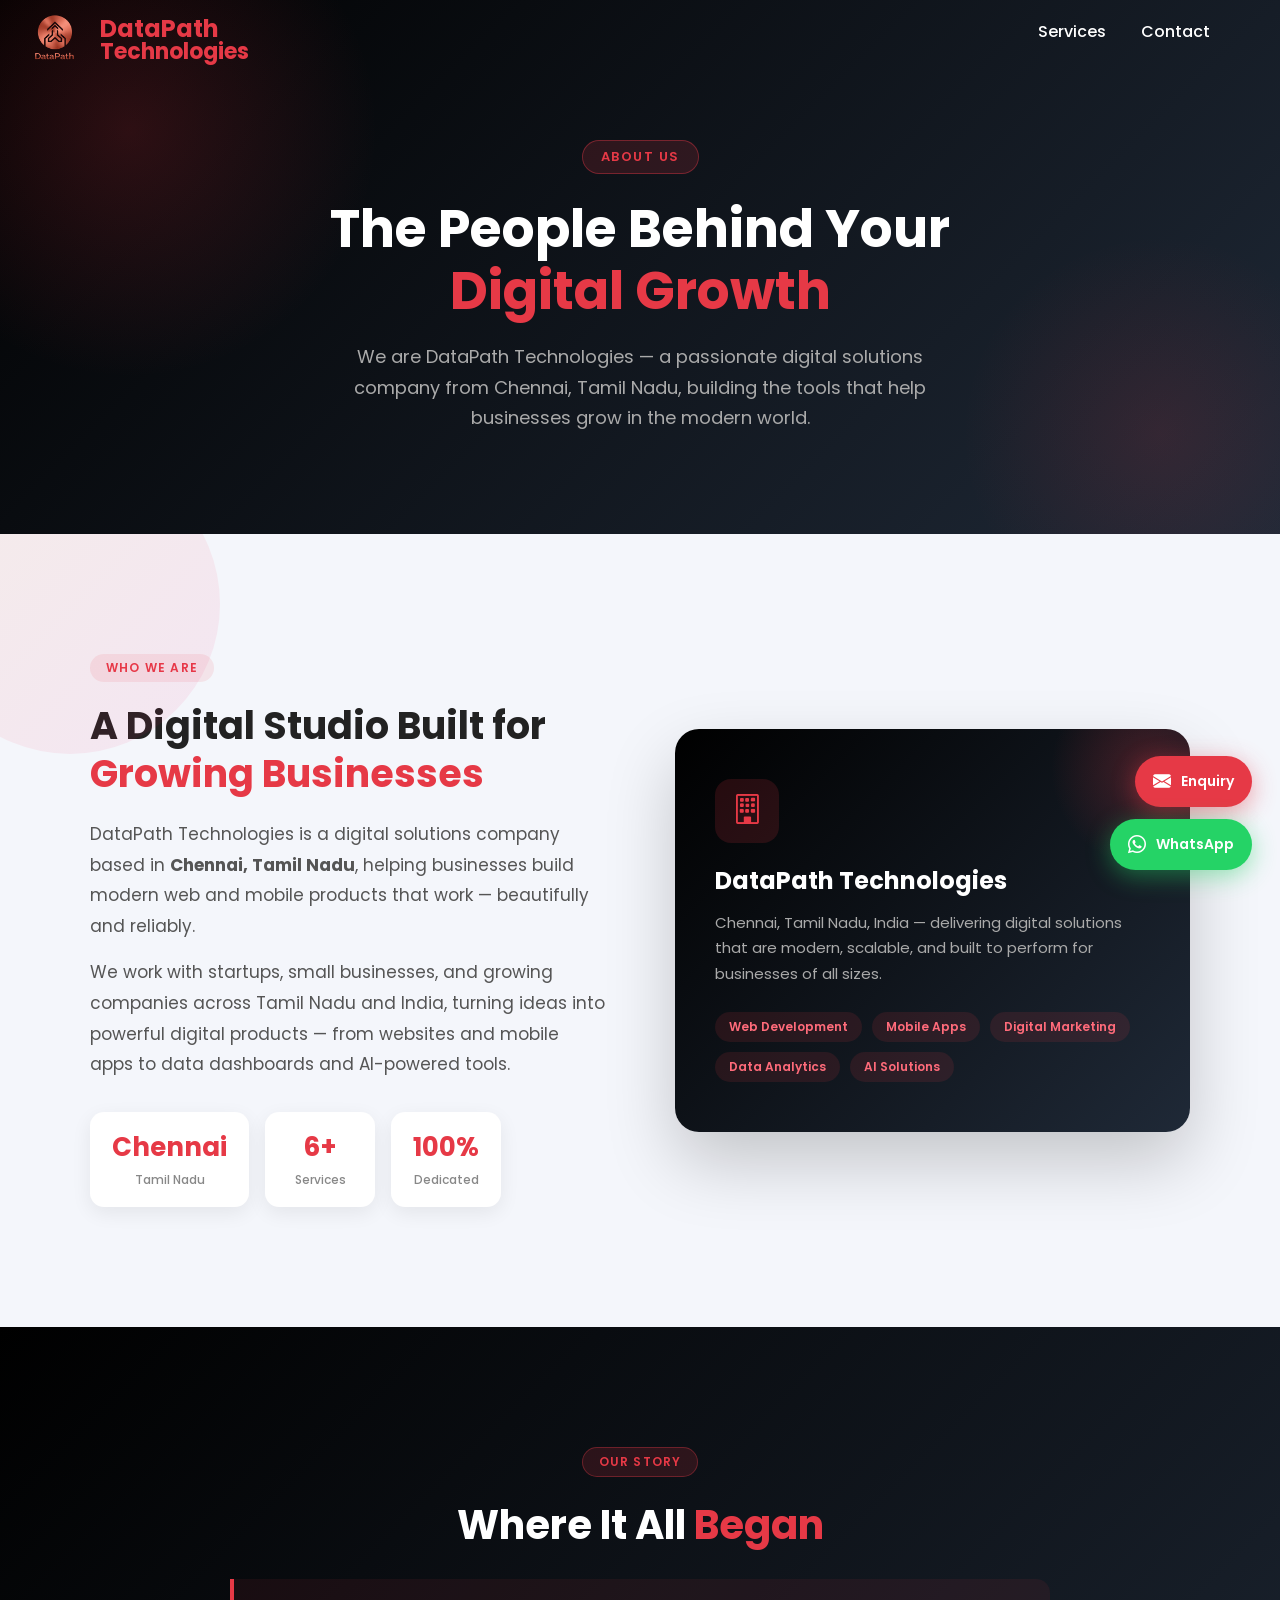
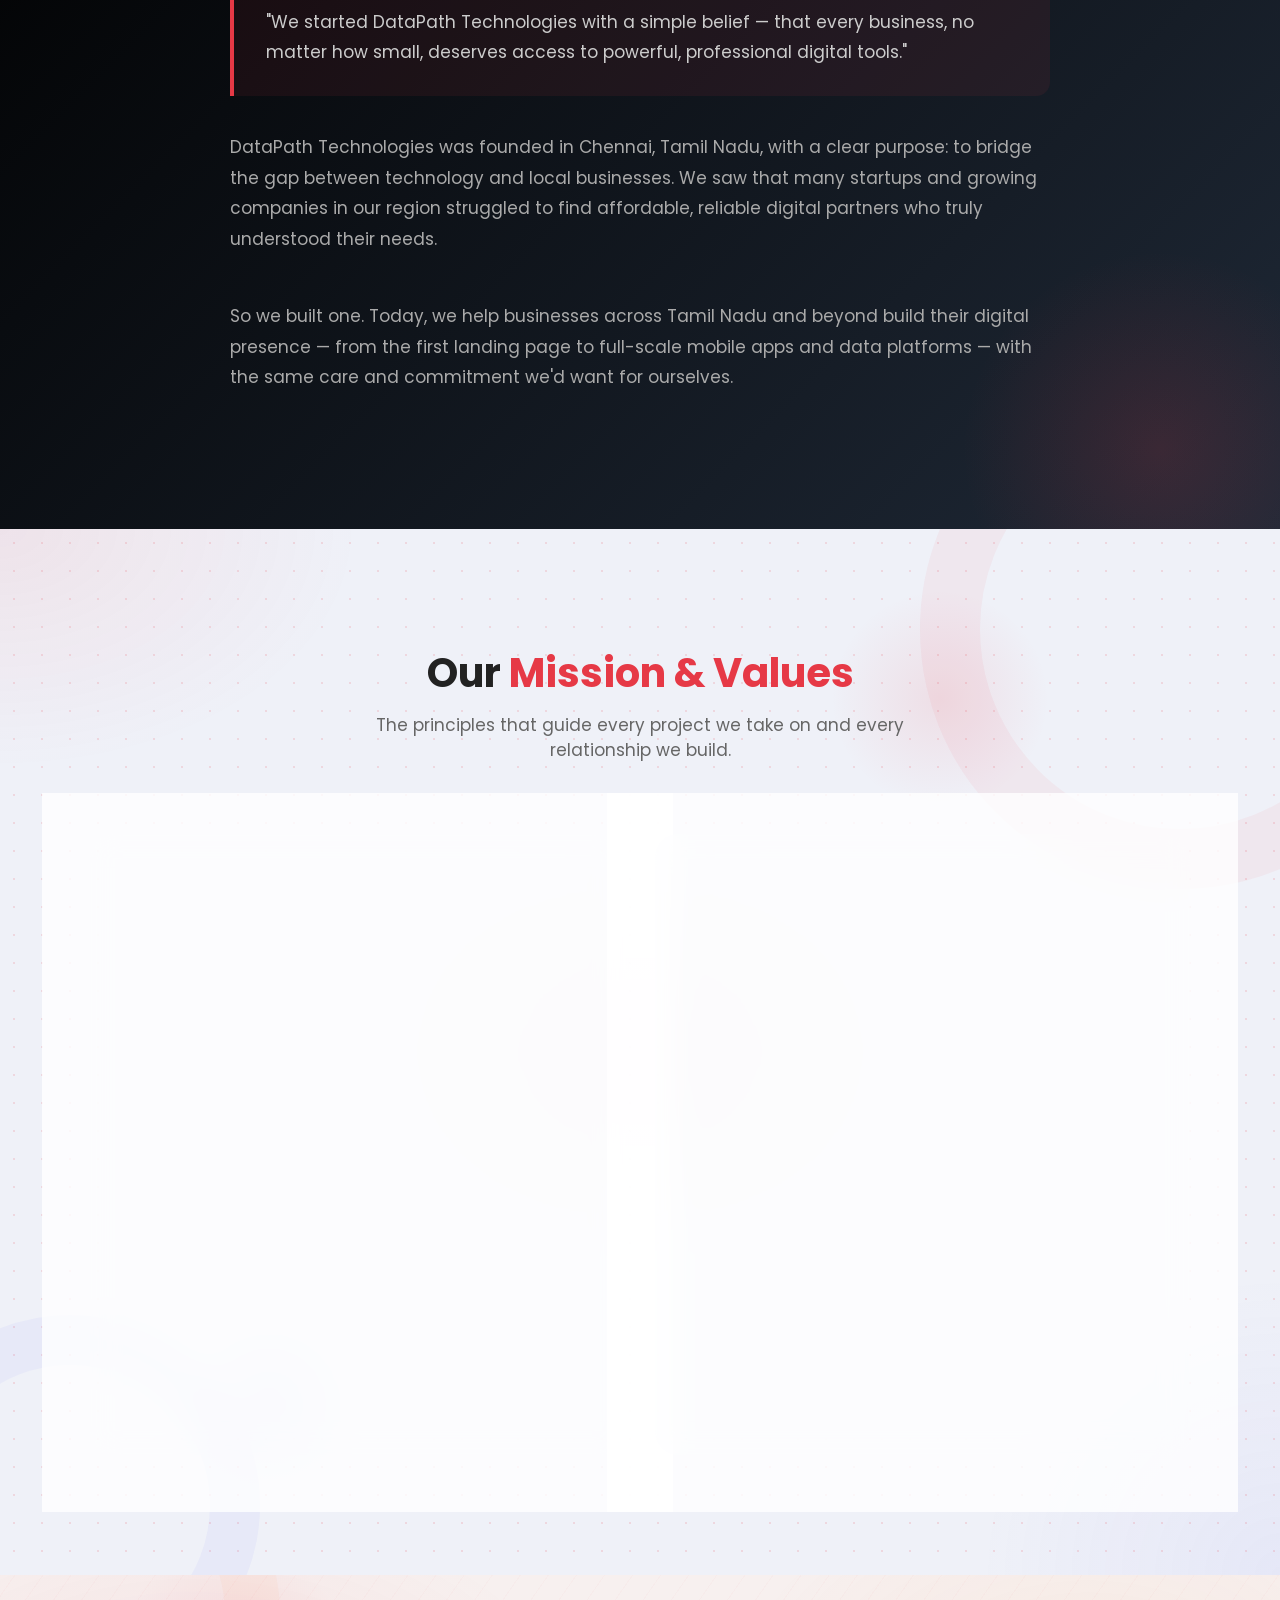
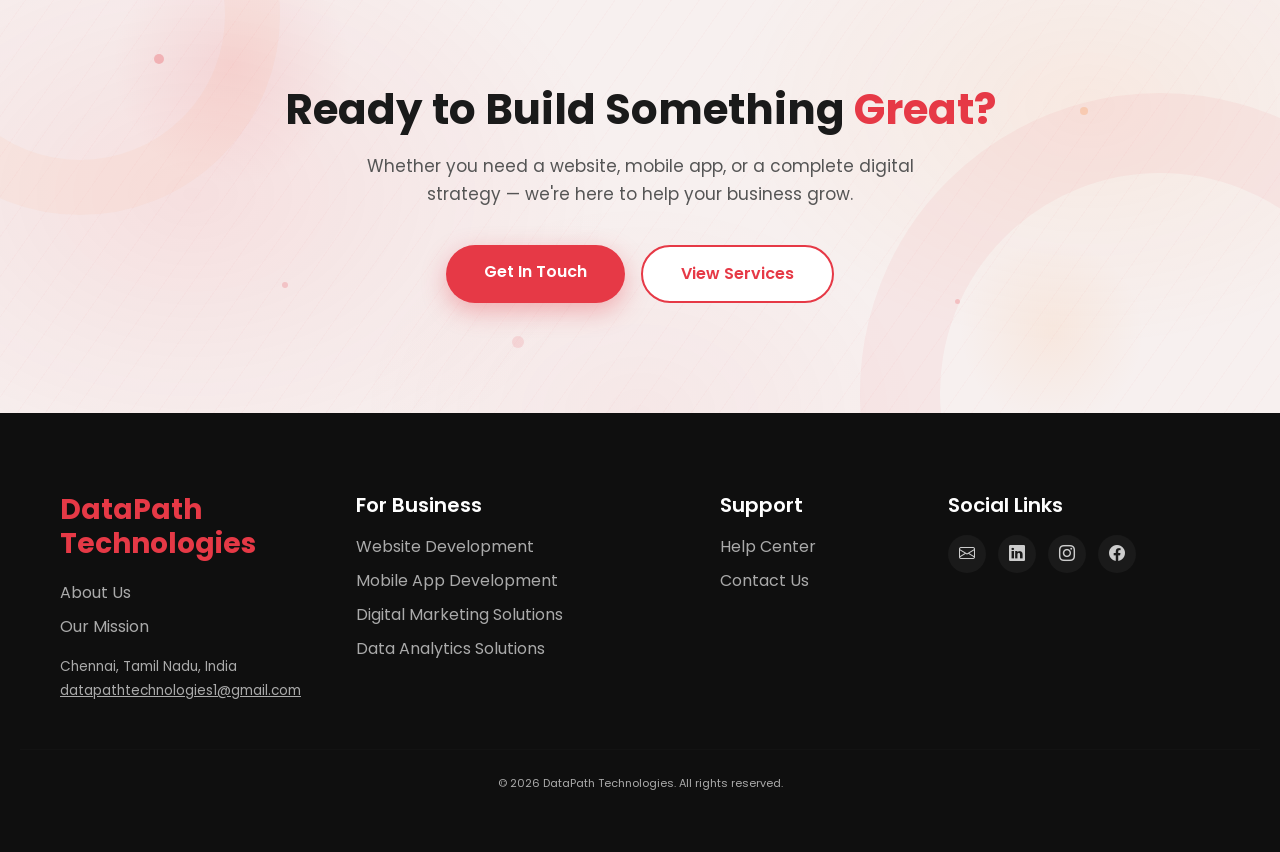
==== commit 308c175b: "Update about.html" ====
--- a/about.html
+++ b/about.html
@@ -1,368 +1,346 @@
 <!DOCTYPE html>
 <html lang="en">
 <head>
-
 <title>About Us | DataPath Technologies – Chennai, Tamil Nadu</title>
 <meta charset="UTF-8">
 <meta name="viewport" content="width=device-width, initial-scale=1.0">
 <meta name="description" content="Learn about DataPath Technologies – a digital solutions company based in Chennai, Tamil Nadu, helping businesses build modern web, mobile, and data products.">
 <link rel="canonical" href="https://www.datapathtech.in/about">
-
 <link rel="icon" type="image/png" sizes="32x32" href="resources/images/dp_title_logo.png">
 <link rel="apple-touch-icon" href="resources/images/dp_title_logo.png">
-
 <link rel="stylesheet" href="https://cdn.jsdelivr.net/npm/bootstrap-icons@1.11.3/font/bootstrap-icons.css">
 <link href="https://cdn.jsdelivr.net/npm/bootstrap@5.3.2/dist/css/bootstrap.min.css" rel="stylesheet">
 <link href="https://fonts.googleapis.com/css2?family=Poppins:wght@300;400;600;700&display=swap" rel="stylesheet">
 <link rel="stylesheet" href="resources/css/style.css">
-
 <style>
-
-/* ══════════════════════════════
-   PAGE HERO
-══════════════════════════════ */
-.about-hero {
-  position: relative;
-  min-height: 480px;
-  background: linear-gradient(135deg, #000000, #1f2937);
-  display: flex; align-items: center; justify-content: center;
-  text-align: center; overflow: hidden;
-  padding: 140px 20px 100px;
-}
-.about-hero::before {
-  content: "";
-  position: absolute; width: 500px; height: 500px; border-radius: 50%;
-  background: radial-gradient(circle, rgba(230,57,70,0.18), transparent 70%);
-  top: -120px; left: -120px;
-  animation: driftA 10s ease-in-out infinite alternate;
-}
-.about-hero::after {
-  content: "";
-  position: absolute; width: 400px; height: 400px; border-radius: 50%;
-  background: radial-gradient(circle, rgba(230,57,70,0.12), transparent 70%);
-  bottom: -100px; right: -80px;
-  animation: driftB 12s ease-in-out infinite alternate;
-}
-@keyframes driftA { from{transform:translate(0,0);} to{transform:translate(60px,40px);} }
-@keyframes driftB { from{transform:translate(0,0);} to{transform:translate(-50px,-30px);} }
-.about-hero-inner { position: relative; z-index: 2; }
-.about-hero-tag {
-  display: inline-block; padding: 6px 18px;
-  background: rgba(230,57,70,0.15); border: 1px solid rgba(230,57,70,0.4);
-  border-radius: 40px; color: #e63946; font-size: 13px; font-weight: 600;
-  letter-spacing: 1.5px; text-transform: uppercase; margin-bottom: 24px;
-}
-.about-hero h1 { font-size: 52px; font-weight: 700; color: #fff; line-height: 1.2; margin-bottom: 20px; }
-.about-hero h1 span { color: #e63946; }
-.about-hero p { font-size: 18px; color: #aaa; max-width: 620px; margin: 0 auto; line-height: 1.7; }
-
-/* ══════════════════════════════
-   WHO WE ARE
-══════════════════════════════ */
-.who-section { padding: 120px 20px; background: #f4f6fb; position: relative; overflow: hidden; }
-.who-section::before {
-  content: ""; position: absolute; width: 300px; height: 300px; border-radius: 50%;
-  background: linear-gradient(135deg, #ff6a00, #ee0979); top: -80px; left: -80px; opacity: 0.07;
-}
-.who-grid {
-  display: grid; grid-template-columns: 1fr 1fr;
-  gap: 70px; align-items: center; max-width: 1100px; margin: 0 auto;
-}
-.who-text .section-badge {
-  display: inline-block; padding: 5px 16px; background: rgba(230,57,70,0.1);
-  border-radius: 30px; color: #e63946; font-size: 12px; font-weight: 600;
-  letter-spacing: 1.2px; text-transform: uppercase; margin-bottom: 20px;
-}
-.who-text h2 { font-size: 38px; font-weight: 700; color: #222; line-height: 1.25; margin-bottom: 22px; }
-.who-text h2 span { color: #e63946; }
-.who-text p { font-size: 17px; color: #555; line-height: 1.8; margin-bottom: 16px; }
-.who-stats { display: flex; gap: 16px; margin-top: 32px; flex-wrap: wrap; }
-.stat-pill {
-  background: white; border-radius: 14px; padding: 16px 22px;
-  box-shadow: 0 6px 20px rgba(0,0,0,0.07); text-align: center; min-width: 110px;
-}
-.stat-pill strong { display: block; font-size: 26px; font-weight: 700; color: #e63946; }
-.stat-pill span { font-size: 12px; color: #888; font-weight: 500; }
-.who-visual { position: relative; }
-.visual-card {
-  background: linear-gradient(135deg, #000, #1f2937); border-radius: 24px;
-  padding: 50px 40px; color: white;
-  box-shadow: 0 30px 70px rgba(0,0,0,0.2); position: relative; overflow: hidden;
-  animation: floatCard 5s ease-in-out infinite;
-}
-.visual-card::before {
-  content: ""; position: absolute; width: 200px; height: 200px; border-radius: 50%;
-  background: radial-gradient(circle, rgba(230,57,70,0.25), transparent 70%); top: -60px; right: -60px;
-}
-.visual-card .vc-icon {
-  width: 64px; height: 64px; background: rgba(230,57,70,0.15); border-radius: 16px;
-  display: flex; align-items: center; justify-content: center; margin-bottom: 24px;
-}
-.visual-card .vc-icon i { font-size: 30px; color: #e63946; }
-.visual-card h3 { font-size: 24px; font-weight: 700; margin-bottom: 14px; }
-.visual-card p { color: #aaa; font-size: 15px; line-height: 1.7; }
-.vc-tag-row { display: flex; flex-wrap: wrap; gap: 10px; margin-top: 26px; }
-.vc-tag { padding: 6px 14px; background: rgba(230,57,70,0.12); border-radius: 30px; color: #ff6b7a; font-size: 12px; font-weight: 600; }
-
-/* ══════════════════════════════
-   OUR STORY
-══════════════════════════════ */
-.story-section {
-  padding: 120px 20px; background: linear-gradient(135deg, #000000, #1f2937);
-  color: white; text-align: center; position: relative; overflow: hidden;
-}
-.story-section::after {
-  content: ""; position: absolute; width: 400px; height: 400px; border-radius: 50%;
-  background: radial-gradient(circle, rgba(230,57,70,0.15), transparent 70%); bottom: -120px; right: -80px;
-}
-.story-inner { max-width: 820px; margin: 0 auto; position: relative; z-index: 2; }
-.section-badge-dark {
-  display: inline-block; padding: 5px 16px; background: rgba(230,57,70,0.15);
-  border: 1px solid rgba(230,57,70,0.35); border-radius: 30px; color: #e63946;
-  font-size: 12px; font-weight: 600; letter-spacing: 1.2px; text-transform: uppercase; margin-bottom: 24px;
-}
-.story-section h2 { font-size: 40px; font-weight: 700; margin-bottom: 30px; color: white; }
-.story-section h2 span { color: #e63946; }
-.story-quote {
-  background: rgba(230,57,70,0.08); border-left: 4px solid #e63946;
-  border-radius: 0 14px 14px 0; padding: 28px 32px; margin: 0 auto 36px; text-align: left;
-}
-.story-quote p { font-size: 17px; color: #ccc; line-height: 1.8; margin: 0; }
-.story-body { font-size: 17px; color: #aaa; line-height: 1.8; text-align: left; }
-
-
-/* ════════════════════════════════════════════════════
-   MISSION & VALUES — DECORATIVE LIGHT THEME
-════════════════════════════════════════════════════ */
-.mission-section {
-  padding: 120px 20px;
-  position: relative; overflow: hidden;
-  background:
-    radial-gradient(ellipse 600px 400px at 0% 0%,   rgba(230,57,70,0.08)  0%, transparent 60%),
-    radial-gradient(ellipse 500px 500px at 100% 100%, rgba(99,102,241,0.07) 0%, transparent 60%),
-    radial-gradient(ellipse 400px 300px at 50% 50%,  rgba(230,57,70,0.04)  0%, transparent 70%),
-    #eff1f8;
-}
-
-/* dot-grid overlay */
-.mission-section::before {
-  content: ""; position: absolute; inset: 0;
-  background-image: radial-gradient(circle, rgba(230,57,70,0.14) 1.5px, transparent 1.5px);
-  background-size: 28px 28px;
-  z-index: 0; pointer-events: none;
-}
-
-/* large ring top-right */
-.mission-section::after {
-  content: ""; position: absolute;
-  width: 520px; height: 520px; border-radius: 50%;
-  border: 60px solid rgba(230,57,70,0.055);
-  top: -160px; right: -160px;
-  z-index: 0; pointer-events: none;
-}
-
-.mission-deco-ring {
-  position: absolute; width: 380px; height: 380px; border-radius: 50%;
-  border: 50px solid rgba(99,102,241,0.06);
-  bottom: -120px; left: -120px;
-  z-index: 0; pointer-events: none;
-}
-.mission-blob-1 {
-  position: absolute; width: 220px; height: 220px; border-radius: 50%;
-  background: radial-gradient(circle, rgba(230,57,70,0.10), transparent 70%);
-  top: 60px; right: 18%; z-index: 0;
-  animation: blobDrift1 8s ease-in-out infinite alternate; pointer-events: none;
-}
-.mission-blob-2 {
-  position: absolute; width: 180px; height: 180px; border-radius: 50%;
-  background: radial-gradient(circle, rgba(99,102,241,0.09), transparent 70%);
-  bottom: 80px; left: 14%; z-index: 0;
-  animation: blobDrift2 10s ease-in-out infinite alternate; pointer-events: none;
-}
-@keyframes blobDrift1 { from{transform:translate(0,0);} to{transform:translate(-30px,20px);} }
-@keyframes blobDrift2 { from{transform:translate(0,0);} to{transform:translate(25px,-18px);} }
-
-.mission-section .section-head { text-align: center; margin-bottom: 70px; position: relative; z-index: 1; }
-.mission-section .section-head h2 { font-size: 40px; font-weight: 700; color: #222; }
-.mission-section .section-head h2 span { color: #e63946; }
-.mission-section .section-head p { color: #666; font-size: 17px; max-width: 600px; margin: 16px auto 0; }
-
-.mission-grid {
-  display: grid; grid-template-columns: 1fr 1fr;
-  gap: 30px; max-width: 1100px; margin: 0 auto;
-  position: relative; z-index: 1;
-}
-
-/* glassmorphism card on light bg */
-.mission-card {
-  background: rgba(255,255,255,0.80);
-  backdrop-filter: blur(14px);
-  -webkit-backdrop-filter: blur(14px);
-  border: 1px solid rgba(255,255,255,0.95);
-  border-radius: 24px; padding: 44px 38px;
-  box-shadow: 0 8px 32px rgba(0,0,0,0.07), 0 1px 0 rgba(255,255,255,0.8) inset;
-  transition: transform 0.35s ease, box-shadow 0.35s ease;
-  position: relative; overflow: hidden;
-}
-.mission-card::before {
-  content: ""; position: absolute; width: 150px; height: 150px; border-radius: 50%;
-  background: radial-gradient(circle, rgba(230,57,70,0.09), transparent 70%); top: -40px; right: -40px;
-}
-.mission-card:hover {
-  transform: translateY(-10px);
-  box-shadow: 0 24px 56px rgba(230,57,70,0.16), 0 1px 0 rgba(255,255,255,0.9) inset;
-}
-.mc-icon {
-  width: 58px; height: 58px; background: rgba(230,57,70,0.1); border-radius: 16px;
-  display: flex; align-items: center; justify-content: center; margin-bottom: 22px;
-  transition: background 0.3s ease, box-shadow 0.3s ease;
-}
-.mc-icon i { font-size: 26px; color: #e63946; transition: color 0.3s ease; }
-.mission-card:hover .mc-icon { background: #e63946; box-shadow: 0 10px 25px rgba(230,57,70,0.4); }
-.mission-card:hover .mc-icon i { color: white; }
-.mission-card h3 { font-size: 22px; font-weight: 700; color: #222; margin-bottom: 14px; }
-.mission-card p { color: #666; font-size: 15px; line-height: 1.75; margin: 0; }
-
-.values-list { list-style: none; padding: 0; margin: 0; }
-.values-list li {
-  display: flex; align-items: flex-start; gap: 14px;
-  padding: 14px 0; border-bottom: 1px solid rgba(230,57,70,0.08);
-  font-size: 15px; color: #444; line-height: 1.6;
-}
-.values-list li:last-child { border-bottom: none; }
-.val-icon {
-  width: 32px; height: 32px; background: rgba(230,57,70,0.1); border-radius: 8px;
-  display: flex; align-items: center; justify-content: center; flex-shrink: 0; margin-top: 2px;
-}
-.val-icon i { font-size: 14px; color: #e63946; }
-.val-text strong { display: block; font-weight: 600; color: #222; margin-bottom: 2px; }
-
-
-/* ════════════════════════════════════════════════════
-   CTA STRIP — DECORATIVE LIGHT THEME
-════════════════════════════════════════════════════ */
-.about-cta {
-  padding: 110px 20px;
-  text-align: center; position: relative; overflow: hidden;
-  background:
-    radial-gradient(ellipse 700px 500px at 15% 50%,  rgba(230,57,70,0.09) 0%, transparent 60%),
-    radial-gradient(ellipse 600px 400px at 85% 30%,  rgba(251,146,60,0.08) 0%, transparent 60%),
-    radial-gradient(ellipse 400px 300px at 50% 100%, rgba(230,57,70,0.05) 0%, transparent 70%),
-    #f7f0ef;
-}
-
-/* diagonal stripe overlay */
-.about-cta::before {
-  content: ""; position: absolute; inset: 0;
-  background-image: repeating-linear-gradient(
-    -55deg, transparent, transparent 22px,
-    rgba(230,57,70,0.025) 22px, rgba(230,57,70,0.025) 23px
-  );
-  z-index: 0; pointer-events: none;
-}
-
-/* large spinning ring */
-.about-cta::after {
-  content: ""; position: absolute;
-  width: 600px; height: 600px; border-radius: 50%;
-  border: 80px solid rgba(230,57,70,0.055);
-  bottom: -280px; right: -180px;
-  z-index: 0; pointer-events: none;
-  animation: slowSpin 30s linear infinite;
-}
-
-.cta-ring-2 {
-  position: absolute; width: 400px; height: 400px; border-radius: 50%;
-  border: 55px solid rgba(251,146,60,0.05);
-  top: -160px; left: -120px; z-index: 0; pointer-events: none;
-}
-.cta-blob-1 {
-  position: absolute; width: 260px; height: 260px; border-radius: 50%;
-  background: radial-gradient(circle, rgba(230,57,70,0.10), transparent 65%);
-  top: -40px; left: 8%; z-index: 0;
-  animation: blobDrift1 9s ease-in-out infinite alternate; pointer-events: none;
-}
-.cta-blob-2 {
-  position: absolute; width: 200px; height: 200px; border-radius: 50%;
-  background: radial-gradient(circle, rgba(251,146,60,0.09), transparent 65%);
-  bottom: -20px; right: 10%; z-index: 0;
-  animation: blobDrift2 11s ease-in-out infinite alternate; pointer-events: none;
-}
-
-.cta-dot { position: absolute; border-radius: 50%; z-index: 0; pointer-events: none; }
-.cta-dot-1 { width:10px; height:10px; background:rgba(230,57,70,0.28); top:18%;  left:12%;  animation: dotBounce 4s   ease-in-out infinite; }
-.cta-dot-2 { width:6px;  height:6px;  background:rgba(230,57,70,0.20); top:70%;  left:22%;  animation: dotBounce 5s   ease-in-out infinite 1s; }
-.cta-dot-3 { width:8px;  height:8px;  background:rgba(251,146,60,0.25);top:30%;  right:15%; animation: dotBounce 4.5s ease-in-out infinite 0.5s; }
-.cta-dot-4 { width:5px;  height:5px;  background:rgba(230,57,70,0.22); bottom:25%;right:25%; animation: dotBounce 6s   ease-in-out infinite 2s; }
-.cta-dot-5 { width:12px; height:12px; background:rgba(230,57,70,0.12); bottom:15%;left:40%;  animation: dotBounce 5.5s ease-in-out infinite 0.8s; }
-
-@keyframes dotBounce { 0%,100%{transform:translateY(0);} 50%{transform:translateY(-10px);} }
-@keyframes slowSpin  { from{transform:rotate(0deg);} to{transform:rotate(360deg);} }
-
-.cta-content-inner { position: relative; z-index: 2; }
-.about-cta h2 { font-size: 42px; font-weight: 700; color: #1a1a1a; margin-bottom: 16px; }
-.about-cta h2 span { color: #e63946; }
-.about-cta p { font-size: 17px; color: #555; max-width: 580px; margin: 0 auto 36px; line-height: 1.7; }
-
-.cta-btn-group { display: flex; justify-content: center; gap: 16px; flex-wrap: wrap; }
-
-.about-cta .btn-primary-cta {
-  display: inline-block; padding: 15px 38px;
-  background: #e63946; color: white; border-radius: 40px;
-  font-weight: 600; text-decoration: none; font-size: 16px;
-  transition: all 0.3s ease; box-shadow: 0 8px 24px rgba(230,57,70,0.35);
-}
-.about-cta .btn-primary-cta:hover {
-  background: #c81d2e; transform: translateY(-4px);
-  box-shadow: 0 16px 36px rgba(230,57,70,0.45);
-}
-.about-cta .btn-secondary-cta {
-  display: inline-block; padding: 15px 38px;
-  background: white; color: #e63946; border: 2px solid #e63946;
-  border-radius: 40px; font-weight: 600; text-decoration: none; font-size: 16px;
-  transition: all 0.3s ease;
-}
-.about-cta .btn-secondary-cta:hover {
-  background: rgba(230,57,70,0.05); transform: translateY(-4px);
-  box-shadow: 0 10px 25px rgba(230,57,70,0.12);
-}
-
-
-/* ══════════════════════════════
-   HEADER WHITE STATE
-══════════════════════════════ */
-.header-white { background: #ffffff !important; box-shadow: 0 2px 8px rgba(0,0,0,0.08) !important; }
-.header-white .nav-links a { color: #222; }
-.header-white .logo-main, .header-white .logo-sub { color: #e63946; }
-
-/* ══════════════════════════════
-   REVEAL ANIMATION
-══════════════════════════════ */
-.reveal { opacity: 0; transform: translateY(40px); transition: opacity 0.7s ease, transform 0.7s ease; }
-.reveal.visible { opacity: 1; transform: translateY(0); }
-
-/* ══════════════════════════════
-   SHARED FLOAT
-══════════════════════════════ */
-@keyframes floatCard { 0%{transform:translateY(0px);} 50%{transform:translateY(-10px);} 100%{transform:translateY(0px);} }
-
-/* ══════════════════════════════
-   MOBILE
-══════════════════════════════ */
-@media (max-width: 768px) {
-  .about-hero h1 { font-size: 30px; }
-  .about-hero p  { font-size: 15px; }
-  .who-grid      { grid-template-columns: 1fr; gap: 40px; }
-  .visual-card   { padding: 36px 28px; }
-  .mission-grid  { grid-template-columns: 1fr; gap: 24px; }
-  .about-cta h2  { font-size: 28px; }
-  .who-stats     { justify-content: center; }
-  .cta-btn-group { flex-direction: column; align-items: center; }
+/* ============================================================
+   PAGE TRANSITION
+============================================================ */
+#page-transition { position:fixed; inset:0; z-index:99999; pointer-events:none; display:flex; align-items:center; justify-content:center; overflow:hidden; }
+.pt-panel { position:absolute; inset:0; background:#000; transform-origin:top; transform:scaleY(1); transition:transform .65s cubic-bezier(.77,0,.175,1); }
+.pt-logo  { position:relative; z-index:2; display:flex; flex-direction:column; align-items:center; gap:14px; opacity:1; transition:opacity .3s ease; }
+.pt-logo img { width:90px; height:90px; object-fit:contain; animation:ptPulse .6s ease; }
+.pt-logo-text { font-family:'Poppins',sans-serif; font-weight:700; font-size:26px; color:#e63946; letter-spacing:1px; animation:ptPulse .6s ease .05s both; }
+.pt-bar { width:60px; height:3px; background:#e63946; border-radius:2px; animation:ptBarExpand .5s ease .15s both; transform-origin:left; }
+@keyframes ptPulse    { from{opacity:0;transform:translateY(14px)} to{opacity:1;transform:translateY(0)} }
+@keyframes ptBarExpand{ from{transform:scaleX(0)} to{transform:scaleX(1)} }
+#page-transition.hiding .pt-panel { transform:scaleY(0); }
+#page-transition.hiding .pt-logo  { opacity:0; }
+#page-transition.gone { display:none; }
+
+/* ============================================================
+   SCROLL REVEAL
+============================================================ */
+.scroll-reveal { opacity:0; transform:translateY(50px); transition:opacity .7s cubic-bezier(.22,1,.36,1),transform .7s cubic-bezier(.22,1,.36,1); }
+.scroll-reveal.reveal-left  { transform:translateX(-50px); }
+.scroll-reveal.reveal-right { transform:translateX(50px); }
+.scroll-reveal.reveal-scale { transform:scale(.88); }
+.scroll-reveal.is-visible   { opacity:1; transform:none; }
+.scroll-reveal-delay-1 { transition-delay:.1s; }
+.scroll-reveal-delay-2 { transition-delay:.2s; }
+.scroll-reveal-delay-3 { transition-delay:.3s; }
+.reveal { opacity:0; transform:translateY(40px); transition:opacity .7s ease,transform .7s ease; }
+.reveal.visible { opacity:1; transform:translateY(0); }
+
+/* ============================================================
+   HEADER
+============================================================ */
+.header-bar {
+  position:fixed;
+  top:0; left:0;
+  width:100%;
+  height:80px;
+  display:flex;
+  align-items:center;
+  padding:0 70px;
+  z-index:1000;
+  background:transparent;
+  transition:background .35s ease, box-shadow .35s ease;
+}
+/* Always keep header transparent — even after scroll */
+.header-bar.header-scrolled { background:transparent; }
+
+.logo-wrapper {
+  display:flex;
+  align-items:center;
+  gap:10px;
+  margin-left:-50px;
+  text-decoration:none;
+  opacity:1 !important;
+  pointer-events:auto !important;
+}
+.logo-wrapper img { width:70px; height:70px; object-fit:contain; }
+.logo-text { display:flex; flex-direction:column; line-height:1; }
+.logo-main { font-size:24px; font-weight:700; color:#e63946; margin:0; }
+.logo-sub  { font-size:22px; font-weight:700; color:#e63946; margin:0; }
+.nav-links { display:flex; gap:35px; list-style:none; margin-left:auto; padding:0; transition:opacity .4s ease; }
+.nav-links a { text-decoration:none; color:white; font-weight:500; font-size:16px; transition:color .3s; }
+.nav-links a:hover { color:#e63946; }
+.about-nav-hidden { opacity:0; pointer-events:none; }
+
+/* ============================================================
+   FLOATING BUTTONS
+============================================================ */
+.floating-contacts { position:fixed; bottom:30px; right:28px; display:flex; flex-direction:column; align-items:flex-end; gap:12px; z-index:9000; }
+.float-btn { display:flex; align-items:center; gap:10px; padding:12px 18px; border-radius:50px; text-decoration:none; font-family:'Poppins',sans-serif; font-size:14px; font-weight:600; cursor:pointer; border:none; transition:transform .25s ease,box-shadow .25s ease; box-shadow:0 6px 24px rgba(0,0,0,.22); white-space:nowrap; }
+.float-btn:hover { transform:translateY(-3px) scale(1.04); }
+.float-btn i { font-size:18px; }
+.float-btn-enquiry  { background:#e63946; color:#fff; box-shadow:0 6px 24px rgba(230,57,70,.45); }
+.float-btn-enquiry:hover  { box-shadow:0 12px 32px rgba(230,57,70,.55); color:#fff; }
+.float-btn-whatsapp { background:#25D366; color:#fff; box-shadow:0 6px 24px rgba(37,211,102,.45); }
+.float-btn-whatsapp:hover { box-shadow:0 12px 32px rgba(37,211,102,.55); color:#fff; }
+
+/* ============================================================
+   MODAL
+============================================================ */
+.formspree-modal-overlay { position:fixed; inset:0; background:rgba(0,0,0,.72); z-index:10000; display:flex; align-items:center; justify-content:center; padding:20px; opacity:0; pointer-events:none; transition:opacity .3s ease; backdrop-filter:blur(4px); }
+.formspree-modal-overlay.open { opacity:1; pointer-events:all; }
+.formspree-modal { background:#fff; border-radius:20px; padding:40px 36px; width:100%; max-width:480px; position:relative; transform:translateY(30px) scale(.97); transition:transform .35s cubic-bezier(.22,1,.36,1); box-shadow:0 30px 80px rgba(0,0,0,.3); max-height:90vh; overflow-y:auto; }
+.formspree-modal-overlay.open .formspree-modal { transform:translateY(0) scale(1); }
+.formspree-modal h3 { font-family:'Poppins',sans-serif; font-size:22px; font-weight:700; color:#111; margin-bottom:6px; }
+.formspree-modal p.fm-sub { font-size:14px; color:#888; margin-bottom:24px; }
+.fm-close { position:absolute; top:16px; right:20px; background:none; border:none; font-size:22px; color:#aaa; cursor:pointer; line-height:1; transition:color .2s; }
+.fm-close:hover { color:#e63946; }
+.fm-group { margin-bottom:16px; }
+.fm-group label { display:block; font-size:13px; font-weight:600; color:#444; margin-bottom:6px; }
+.fm-group input, .fm-group textarea, .fm-group select { width:100%; padding:11px 14px; border:1.5px solid #e0e0e0; border-radius:10px; font-family:'Poppins',sans-serif; font-size:14px; color:#333; outline:none; transition:border-color .2s; background:#fafafa; }
+.fm-group input:focus, .fm-group textarea:focus, .fm-group select:focus { border-color:#e63946; background:#fff; }
+.fm-group input.fm-error, .fm-group textarea.fm-error, .fm-group select.fm-error { border-color:#e63946 !important; background:#fff5f5; }
+.fm-group input.fm-valid, .fm-group textarea.fm-valid, .fm-group select.fm-valid { border-color:#25D366 !important; }
+.fm-field-error { font-size:12px; color:#e63946; margin-top:5px; display:none; font-weight:500; }
+.fm-field-error.show { display:block; }
+.fm-group textarea { resize:vertical; min-height:100px; }
+.fm-submit { width:100%; padding:13px; background:#e63946; color:#fff; border:none; border-radius:12px; font-family:'Poppins',sans-serif; font-size:15px; font-weight:600; cursor:pointer; margin-top:4px; transition:background .2s,transform .2s; }
+.fm-submit:hover { background:#c81d2e; transform:translateY(-2px); }
+.fm-submit:disabled { background:#aaa; cursor:not-allowed; transform:none; }
+.fm-success { text-align:center; padding:20px 0; display:none; }
+.fm-success i { font-size:48px; color:#25D366; display:block; margin-bottom:14px; }
+.fm-success h4 { font-size:20px; font-weight:700; color:#111; margin-bottom:8px; }
+.fm-success p { color:#777; font-size:14px; }
+.fm-already { text-align:center; padding:20px 0; display:none; }
+.fm-already i { font-size:48px; color:#e63946; display:block; margin-bottom:14px; }
+.fm-already h4 { font-size:20px; font-weight:700; color:#111; margin-bottom:8px; }
+.fm-already p { color:#777; font-size:14px; }
+
+/* Toast */
+.dp-toast { position:fixed; bottom:100px; right:28px; background:#111; color:#fff; padding:14px 20px; border-radius:12px; font-family:'Poppins',sans-serif; font-size:14px; font-weight:600; z-index:99999; display:flex; align-items:center; gap:10px; box-shadow:0 8px 30px rgba(0,0,0,.3); opacity:0; transform:translateY(10px); transition:opacity .4s ease,transform .4s ease; pointer-events:none; }
+.dp-toast.show { opacity:1; transform:translateY(0); }
+.dp-toast i { font-size:18px; color:#25D366; }
+
+/* ============================================================
+   ABOUT PAGE HERO
+============================================================ */
+.about-hero { position:relative; min-height:480px; background:linear-gradient(135deg,#000,#1f2937); display:flex; align-items:center; justify-content:center; text-align:center; overflow:hidden; padding:140px 20px 100px; }
+.about-hero::before { content:""; position:absolute; width:500px; height:500px; border-radius:50%; background:radial-gradient(circle,rgba(230,57,70,.18),transparent 70%); top:-120px; left:-120px; animation:driftA 10s ease-in-out infinite alternate; }
+.about-hero::after  { content:""; position:absolute; width:400px; height:400px; border-radius:50%; background:radial-gradient(circle,rgba(230,57,70,.12),transparent 70%); bottom:-100px; right:-80px; animation:driftB 12s ease-in-out infinite alternate; }
+@keyframes driftA { from{transform:translate(0,0)} to{transform:translate(60px,40px)} }
+@keyframes driftB { from{transform:translate(0,0)} to{transform:translate(-50px,-30px)} }
+.about-hero-inner { position:relative; z-index:2; }
+.about-hero-tag { display:inline-block; padding:6px 18px; background:rgba(230,57,70,.15); border:1px solid rgba(230,57,70,.4); border-radius:40px; color:#e63946; font-size:13px; font-weight:600; letter-spacing:1.5px; text-transform:uppercase; margin-bottom:24px; }
+.about-hero h1 { font-size:52px; font-weight:700; color:#fff; line-height:1.2; margin-bottom:20px; }
+.about-hero h1 span { color:#e63946; }
+.about-hero p { font-size:18px; color:#aaa; max-width:620px; margin:0 auto; line-height:1.7; }
+
+/* WHO WE ARE */
+.who-section { padding:120px 20px; background:#f4f6fb; position:relative; overflow:hidden; }
+.who-section::before { content:""; position:absolute; width:300px; height:300px; border-radius:50%; background:linear-gradient(135deg,#ff6a00,#ee0979); top:-80px; left:-80px; opacity:.07; }
+.who-grid { display:grid; grid-template-columns:1fr 1fr; gap:70px; align-items:center; max-width:1100px; margin:0 auto; }
+.who-text .section-badge { display:inline-block; padding:5px 16px; background:rgba(230,57,70,.1); border-radius:30px; color:#e63946; font-size:12px; font-weight:600; letter-spacing:1.2px; text-transform:uppercase; margin-bottom:20px; }
+.who-text h2 { font-size:38px; font-weight:700; color:#222; line-height:1.25; margin-bottom:22px; }
+.who-text h2 span { color:#e63946; }
+.who-text p { font-size:17px; color:#555; line-height:1.8; margin-bottom:16px; }
+.who-stats { display:flex; gap:16px; margin-top:32px; flex-wrap:wrap; }
+.stat-pill { background:white; border-radius:14px; padding:16px 22px; box-shadow:0 6px 20px rgba(0,0,0,.07); text-align:center; min-width:110px; }
+.stat-pill strong { display:block; font-size:26px; font-weight:700; color:#e63946; }
+.stat-pill span { font-size:12px; color:#888; font-weight:500; }
+.who-visual { position:relative; }
+.visual-card { background:linear-gradient(135deg,#000,#1f2937); border-radius:24px; padding:50px 40px; color:white; box-shadow:0 30px 70px rgba(0,0,0,.2); position:relative; overflow:hidden; animation:floatCard 5s ease-in-out infinite; }
+.visual-card::before { content:""; position:absolute; width:200px; height:200px; border-radius:50%; background:radial-gradient(circle,rgba(230,57,70,.25),transparent 70%); top:-60px; right:-60px; }
+.visual-card .vc-icon { width:64px; height:64px; background:rgba(230,57,70,.15); border-radius:16px; display:flex; align-items:center; justify-content:center; margin-bottom:24px; }
+.visual-card .vc-icon i { font-size:30px; color:#e63946; }
+.visual-card h3 { font-size:24px; font-weight:700; margin-bottom:14px; }
+.visual-card p { color:#aaa; font-size:15px; line-height:1.7; }
+.vc-tag-row { display:flex; flex-wrap:wrap; gap:10px; margin-top:26px; }
+.vc-tag { padding:6px 14px; background:rgba(230,57,70,.12); border-radius:30px; color:#ff6b7a; font-size:12px; font-weight:600; }
+
+/* OUR STORY */
+.story-section { padding:120px 20px; background:linear-gradient(135deg,#000,#1f2937); color:white; text-align:center; position:relative; overflow:hidden; }
+.story-section::after { content:""; position:absolute; width:400px; height:400px; border-radius:50%; background:radial-gradient(circle,rgba(230,57,70,.15),transparent 70%); bottom:-120px; right:-80px; }
+.story-inner { max-width:820px; margin:0 auto; position:relative; z-index:2; }
+.section-badge-dark { display:inline-block; padding:5px 16px; background:rgba(230,57,70,.15); border:1px solid rgba(230,57,70,.35); border-radius:30px; color:#e63946; font-size:12px; font-weight:600; letter-spacing:1.2px; text-transform:uppercase; margin-bottom:24px; }
+.story-section h2 { font-size:40px; font-weight:700; margin-bottom:30px; color:white; }
+.story-section h2 span { color:#e63946; }
+.story-quote { background:rgba(230,57,70,.08); border-left:4px solid #e63946; border-radius:0 14px 14px 0; padding:28px 32px; margin:0 auto 36px; text-align:left; }
+.story-quote p { font-size:17px; color:#ccc; line-height:1.8; margin:0; }
+.story-body { font-size:17px; color:#aaa; line-height:1.8; text-align:left; }
+
+/* MISSION */
+.mission-section { padding:120px 20px; position:relative; overflow:hidden; background:radial-gradient(ellipse 600px 400px at 0% 0%,rgba(230,57,70,.08) 0%,transparent 60%),radial-gradient(ellipse 500px 500px at 100% 100%,rgba(99,102,241,.07) 0%,transparent 60%),radial-gradient(ellipse 400px 300px at 50% 50%,rgba(230,57,70,.04) 0%,transparent 70%),#eff1f8; }
+.mission-section::before { content:""; position:absolute; inset:0; background-image:radial-gradient(circle,rgba(230,57,70,.14) 1.5px,transparent 1.5px); background-size:28px 28px; z-index:0; pointer-events:none; }
+.mission-section::after { content:""; position:absolute; width:520px; height:520px; border-radius:50%; border:60px solid rgba(230,57,70,.055); top:-160px; right:-160px; z-index:0; pointer-events:none; }
+.mission-deco-ring { position:absolute; width:380px; height:380px; border-radius:50%; border:50px solid rgba(99,102,241,.06); bottom:-120px; left:-120px; z-index:0; pointer-events:none; }
+.mission-blob-1 { position:absolute; width:220px; height:220px; border-radius:50%; background:radial-gradient(circle,rgba(230,57,70,.10),transparent 70%); top:60px; right:18%; z-index:0; animation:blobDrift1 8s ease-in-out infinite alternate; pointer-events:none; }
+.mission-blob-2 { position:absolute; width:180px; height:180px; border-radius:50%; background:radial-gradient(circle,rgba(99,102,241,.09),transparent 70%); bottom:80px; left:14%; z-index:0; animation:blobDrift2 10s ease-in-out infinite alternate; pointer-events:none; }
+@keyframes blobDrift1 { from{transform:translate(0,0)} to{transform:translate(-30px,20px)} }
+@keyframes blobDrift2 { from{transform:translate(0,0)} to{transform:translate(25px,-18px)} }
+.mission-section .section-head { text-align:center; margin-bottom:70px; position:relative; z-index:1; }
+.mission-section .section-head h2 { font-size:40px; font-weight:700; color:#222; }
+.mission-section .section-head h2 span { color:#e63946; }
+.mission-section .section-head p { color:#666; font-size:17px; max-width:600px; margin:16px auto 0; }
+.mission-grid { display:grid; grid-template-columns:1fr 1fr; gap:30px; max-width:1100px; margin:0 auto; position:relative; z-index:1; }
+.mission-card { background:rgba(255,255,255,.80); backdrop-filter:blur(14px); -webkit-backdrop-filter:blur(14px); border:1px solid rgba(255,255,255,.95); border-radius:24px; padding:44px 38px; box-shadow:0 8px 32px rgba(0,0,0,.07),0 1px 0 rgba(255,255,255,.8) inset; transition:transform .35s ease,box-shadow .35s ease; position:relative; overflow:hidden; }
+.mission-card::before { content:""; position:absolute; width:150px; height:150px; border-radius:50%; background:radial-gradient(circle,rgba(230,57,70,.09),transparent 70%); top:-40px; right:-40px; }
+.mission-card:hover { transform:translateY(-10px); box-shadow:0 24px 56px rgba(230,57,70,.16),0 1px 0 rgba(255,255,255,.9) inset; }
+.mc-icon { width:58px; height:58px; background:rgba(230,57,70,.1); border-radius:16px; display:flex; align-items:center; justify-content:center; margin-bottom:22px; transition:background .3s ease,box-shadow .3s ease; }
+.mc-icon i { font-size:26px; color:#e63946; transition:color .3s ease; }
+.mission-card:hover .mc-icon { background:#e63946; box-shadow:0 10px 25px rgba(230,57,70,.4); }
+.mission-card:hover .mc-icon i { color:white; }
+.mission-card h3 { font-size:22px; font-weight:700; color:#222; margin-bottom:14px; }
+.mission-card p { color:#666; font-size:15px; line-height:1.75; margin:0; }
+.values-list { list-style:none; padding:0; margin:0; }
+.values-list li { display:flex; align-items:flex-start; gap:14px; padding:14px 0; border-bottom:1px solid rgba(230,57,70,.08); font-size:15px; color:#444; line-height:1.6; }
+.values-list li:last-child { border-bottom:none; }
+.val-icon { width:32px; height:32px; background:rgba(230,57,70,.1); border-radius:8px; display:flex; align-items:center; justify-content:center; flex-shrink:0; margin-top:2px; }
+.val-icon i { font-size:14px; color:#e63946; }
+.val-text strong { display:block; font-weight:600; color:#222; margin-bottom:2px; }
+
+/* ABOUT CTA */
+.about-cta { padding:110px 20px; text-align:center; position:relative; overflow:hidden; background:radial-gradient(ellipse 700px 500px at 15% 50%,rgba(230,57,70,.09) 0%,transparent 60%),radial-gradient(ellipse 600px 400px at 85% 30%,rgba(251,146,60,.08) 0%,transparent 60%),radial-gradient(ellipse 400px 300px at 50% 100%,rgba(230,57,70,.05) 0%,transparent 70%),#f7f0ef; }
+.about-cta::before { content:""; position:absolute; inset:0; background-image:repeating-linear-gradient(-55deg,transparent,transparent 22px,rgba(230,57,70,.025) 22px,rgba(230,57,70,.025) 23px); z-index:0; pointer-events:none; }
+.about-cta::after { content:""; position:absolute; width:600px; height:600px; border-radius:50%; border:80px solid rgba(230,57,70,.055); bottom:-280px; right:-180px; z-index:0; pointer-events:none; animation:slowSpin 30s linear infinite; }
+.cta-ring-2 { position:absolute; width:400px; height:400px; border-radius:50%; border:55px solid rgba(251,146,60,.05); top:-160px; left:-120px; z-index:0; pointer-events:none; }
+.cta-blob-1 { position:absolute; width:260px; height:260px; border-radius:50%; background:radial-gradient(circle,rgba(230,57,70,.10),transparent 65%); top:-40px; left:8%; z-index:0; animation:blobDrift1 9s ease-in-out infinite alternate; pointer-events:none; }
+.cta-blob-2 { position:absolute; width:200px; height:200px; border-radius:50%; background:radial-gradient(circle,rgba(251,146,60,.09),transparent 65%); bottom:-20px; right:10%; z-index:0; animation:blobDrift2 11s ease-in-out infinite alternate; pointer-events:none; }
+.cta-dot { position:absolute; border-radius:50%; z-index:0; pointer-events:none; }
+.cta-dot-1{width:10px;height:10px;background:rgba(230,57,70,.28);top:18%;left:12%;animation:dotBounce 4s ease-in-out infinite}
+.cta-dot-2{width:6px;height:6px;background:rgba(230,57,70,.20);top:70%;left:22%;animation:dotBounce 5s ease-in-out infinite 1s}
+.cta-dot-3{width:8px;height:8px;background:rgba(251,146,60,.25);top:30%;right:15%;animation:dotBounce 4.5s ease-in-out infinite .5s}
+.cta-dot-4{width:5px;height:5px;background:rgba(230,57,70,.22);bottom:25%;right:25%;animation:dotBounce 6s ease-in-out infinite 2s}
+.cta-dot-5{width:12px;height:12px;background:rgba(230,57,70,.12);bottom:15%;left:40%;animation:dotBounce 5.5s ease-in-out infinite .8s}
+@keyframes dotBounce { 0%,100%{transform:translateY(0)} 50%{transform:translateY(-10px)} }
+@keyframes slowSpin  { from{transform:rotate(0deg)} to{transform:rotate(360deg)} }
+.cta-content-inner { position:relative; z-index:2; }
+.about-cta h2 { font-size:42px; font-weight:700; color:#1a1a1a; margin-bottom:16px; }
+.about-cta h2 span { color:#e63946; }
+.about-cta p { font-size:17px; color:#555; max-width:580px; margin:0 auto 36px; line-height:1.7; }
+.cta-btn-group { display:flex; justify-content:center; gap:16px; flex-wrap:wrap; }
+.about-cta .btn-primary-cta { display:inline-block; padding:15px 38px; background:#e63946; color:white; border-radius:40px; font-weight:600; text-decoration:none; font-size:16px; transition:all .3s ease; box-shadow:0 8px 24px rgba(230,57,70,.35); }
+.about-cta .btn-primary-cta:hover { background:#c81d2e; transform:translateY(-4px); box-shadow:0 16px 36px rgba(230,57,70,.45); }
+.about-cta .btn-secondary-cta { display:inline-block; padding:15px 38px; background:white; color:#e63946; border:2px solid #e63946; border-radius:40px; font-weight:600; text-decoration:none; font-size:16px; transition:all .3s ease; }
+.about-cta .btn-secondary-cta:hover { background:rgba(230,57,70,.05); transform:translateY(-4px); box-shadow:0 10px 25px rgba(230,57,70,.12); }
+
+@keyframes floatCard { 0%{transform:translateY(0)} 50%{transform:translateY(-10px)} 100%{transform:translateY(0)} }
+
+/* ============================================================
+   MOBILE RESPONSIVE
+============================================================ */
+@media (max-width:768px) {
+  /* ---- Header: reset desktop-only padding & negative margin ---- */
+  .header-bar {
+    padding:15px 16px;
+    height:auto;
+    min-height:64px;
+  }
+  .logo-wrapper { margin-left:0; }
+  .logo-wrapper img { width:50px; height:50px; }
+  .logo-main { font-size:24px; }
+  .logo-sub  { font-size:22px; }
+
+  /* ---- Page sections ---- */
+  .about-hero h1 { font-size:30px; }
+  .about-hero p  { font-size:15px; }
+  .who-grid { grid-template-columns:1fr; gap:40px; }
+  .visual-card { padding:36px 28px; }
+  .mission-grid { grid-template-columns:1fr; gap:24px; }
+  .about-cta h2 { font-size:28px; }
+  .who-stats { justify-content:center; }
+  .cta-btn-group { flex-direction:column; align-items:center; }
 }
 </style>
 </head>
-
 <body>
+
+<!-- PAGE TRANSITION -->
+<div id="page-transition">
+  <div class="pt-panel"></div>
+  <div class="pt-logo">
+    <img src="resources/images/dp_logo1.png" alt="DataPath Logo">
+    <div class="pt-logo-text">DataPath Technologies</div>
+    <div class="pt-bar"></div>
+  </div>
+</div>
+
+<!-- FLOATING BUTTONS -->
+<div class="floating-contacts">
+  <button class="float-btn float-btn-enquiry" onclick="openEnquiryModal()">
+    <i class="bi bi-envelope-fill"></i> Enquiry
+  </button>
+  <a href="https://wa.me/919XXXXXXXXX?text=Hi%20DataPath%20Technologies%2C%20I%20would%20like%20to%20enquire%20about%20your%20services."
+     target="_blank" class="float-btn float-btn-whatsapp">
+    <i class="bi bi-whatsapp"></i> WhatsApp
+  </a>
+</div>
+
+<!-- TOAST -->
+<div class="dp-toast" id="dpToast"><i class="bi bi-check-circle-fill"></i> <span id="dpToastMsg"></span></div>
+
+<!-- ENQUIRY MODAL -->
+<div class="formspree-modal-overlay" id="enquiryModalOverlay" onclick="closeEnquiryOnOverlay(event)">
+  <div class="formspree-modal">
+    <button class="fm-close" onclick="closeEnquiryModal()" aria-label="Close">&times;</button>
+    <h3>Get In Touch</h3>
+    <p class="fm-sub">We'll get back to you within 24 hours.</p>
+    <form id="enquiryForm" action="https://formsubmit.co/datapathtechnologies1@gmail.com" method="POST" novalidate>
+      <input type="hidden" name="_subject" value="New Enquiry – DataPath Technologies">
+      <input type="hidden" name="_captcha" value="false">
+      <input type="hidden" name="_template" value="table">
+      <input type="hidden" name="_next" id="formNextUrl" value="https://www.datapathtech.in/about">
+      <div class="fm-group">
+        <label>Your Name <span style="color:#e63946">*</span></label>
+        <input type="text" id="fm-name" name="name" placeholder="John Doe" autocomplete="name">
+        <div class="fm-field-error" id="err-name">Please enter your name.</div>
+      </div>
+      <div class="fm-group">
+        <label>Email Address <span style="color:#e63946">*</span></label>
+        <input type="email" id="fm-email" name="email" placeholder="you@example.com" autocomplete="email">
+        <div class="fm-field-error" id="err-email">Please enter a valid email address.</div>
+      </div>
+      <div class="fm-group">
+        <label>Phone Number</label>
+        <input type="tel" id="fm-phone" name="phone" placeholder="+91 98765 43210" autocomplete="tel">
+        <div class="fm-field-error" id="err-phone">Please enter a valid phone number.</div>
+      </div>
+      <div class="fm-group">
+        <label>Service Interested In <span style="color:#e63946">*</span></label>
+        <select id="fm-service" name="service">
+          <option value="">Select a service…</option>
+          <option>Website Development</option>
+          <option>Mobile App Development</option>
+          <option>Digital Marketing Solutions</option>
+          <option>Data Analytics Solutions</option>
+          <option>AI-Powered Tools</option>
+          <option>Other</option>
+        </select>
+        <div class="fm-field-error" id="err-service">Please select a service.</div>
+      </div>
+      <div class="fm-group">
+        <label>Message</label>
+        <textarea id="fm-message" name="message" placeholder="Tell us about your project…"></textarea>
+      </div>
+      <button type="button" class="fm-submit" onclick="handleEnquirySubmit()">Send Enquiry →</button>
+    </form>
+    <div class="fm-success" id="enquirySuccess">
+      <i class="bi bi-check-circle-fill"></i>
+      <h4>Message Sent!</h4>
+      <p>Thank you for reaching out. We'll get back to you shortly.</p>
+    </div>
+    <div class="fm-already" id="enquiryAlready">
+      <i class="bi bi-envelope-x-fill"></i>
+      <h4>Already Submitted</h4>
+      <p id="alreadyMsg">This email has already been used to submit an enquiry. We'll be in touch soon!</p>
+    </div>
+  </div>
+</div>
 
 <!-- HEADER -->
 <div class="header-bar" id="main-header">
@@ -373,47 +351,41 @@
       <div class="logo-sub">Technologies</div>
     </div>
   </a>
-  <ul class="nav-links">
+  <ul class="nav-links" id="about-nav">
     <li><a href="index.html#services">Services</a></li>
     <li><a href="index.html#contact">Contact</a></li>
   </ul>
 </div>
 
-
-<!-- 1. PAGE HERO -->
-<section class="about-hero">
-  <div class="about-hero-inner reveal">
+<section class="about-hero" id="about-hero-section">
+  <div class="about-hero-inner scroll-reveal">
     <div class="about-hero-tag">About Us</div>
     <h1>The People Behind Your<br><span>Digital Growth</span></h1>
     <p>We are DataPath Technologies — a passionate digital solutions company from Chennai, Tamil Nadu, building the tools that help businesses grow in the modern world.</p>
   </div>
 </section>
 
-
-<!-- 2. WHO WE ARE -->
 <section class="who-section">
   <div class="who-grid">
-    <div class="who-text reveal">
+    <div class="who-text scroll-reveal">
       <div class="section-badge">Who We Are</div>
       <h2>A Digital Studio Built for <span>Growing Businesses</span></h2>
       <p>DataPath Technologies is a digital solutions company based in <strong>Chennai, Tamil Nadu</strong>, helping businesses build modern web and mobile products that work — beautifully and reliably.</p>
       <p>We work with startups, small businesses, and growing companies across Tamil Nadu and India, turning ideas into powerful digital products — from websites and mobile apps to data dashboards and AI-powered tools.</p>
       <div class="who-stats">
-        <div class="stat-pill"><strong>Chennai</strong><span>Tamil Nadu</span></div>
-        <div class="stat-pill"><strong>6+</strong><span>Services</span></div>
-        <div class="stat-pill"><strong>100%</strong><span>Dedicated</span></div>
-      </div>
-    </div>
-    <div class="who-visual reveal">
+        <div class="stat-pill scroll-reveal scroll-reveal-delay-1"><strong>Chennai</strong><span>Tamil Nadu</span></div>
+        <div class="stat-pill scroll-reveal scroll-reveal-delay-2"><strong>6+</strong><span>Services</span></div>
+        <div class="stat-pill scroll-reveal scroll-reveal-delay-3"><strong>100%</strong><span>Dedicated</span></div>
+      </div>
+    </div>
+    <div class="who-visual scroll-reveal reveal-right scroll-reveal-delay-2">
       <div class="visual-card">
         <div class="vc-icon"><i class="bi bi-building"></i></div>
         <h3>DataPath Technologies</h3>
         <p>Chennai, Tamil Nadu, India — delivering digital solutions that are modern, scalable, and built to perform for businesses of all sizes.</p>
         <div class="vc-tag-row">
-          <span class="vc-tag">Web Development</span>
-          <span class="vc-tag">Mobile Apps</span>
-          <span class="vc-tag">Digital Marketing</span>
-          <span class="vc-tag">Data Analytics</span>
+          <span class="vc-tag">Web Development</span><span class="vc-tag">Mobile Apps</span>
+          <span class="vc-tag">Digital Marketing</span><span class="vc-tag">Data Analytics</span>
           <span class="vc-tag">AI Solutions</span>
         </div>
       </div>
@@ -421,15 +393,11 @@
   </div>
 </section>
 
-
-<!-- 3. OUR STORY -->
 <section class="story-section">
-  <div class="story-inner reveal">
+  <div class="story-inner scroll-reveal">
     <div class="section-badge-dark">Our Story</div>
     <h2>Where It All <span>Began</span></h2>
-    <div class="story-quote">
-      <p>"We started DataPath Technologies with a simple belief — that every business, no matter how small, deserves access to powerful, professional digital tools."</p>
-    </div>
+    <div class="story-quote"><p>"We started DataPath Technologies with a simple belief — that every business, no matter how small, deserves access to powerful, professional digital tools."</p></div>
     <div class="story-body">
       <p>DataPath Technologies was founded in Chennai, Tamil Nadu, with a clear purpose: to bridge the gap between technology and local businesses. We saw that many startups and growing companies in our region struggled to find affordable, reliable digital partners who truly understood their needs.</p>
       <br>
@@ -438,75 +406,47 @@
   </div>
 </section>
 
-
-<!-- 4. MISSION & VALUES — DECORATIVE LIGHT -->
 <section class="mission-section">
   <div class="mission-deco-ring"></div>
   <div class="mission-blob-1"></div>
   <div class="mission-blob-2"></div>
-
-  <div class="section-head reveal">
+  <div class="section-head scroll-reveal">
     <h2>Our <span>Mission & Values</span></h2>
     <p>The principles that guide every project we take on and every relationship we build.</p>
   </div>
-
   <div class="mission-grid">
-    <div class="mission-card reveal">
+    <div class="mission-card scroll-reveal scroll-reveal-delay-1">
       <div class="mc-icon"><i class="bi bi-bullseye"></i></div>
       <h3>Our Mission</h3>
       <p>To help small and growing businesses in Tamil Nadu and across India build powerful, professional digital products — affordably, reliably, and with genuine care for their growth.</p>
       <p style="margin-top:14px;">We believe technology should be an enabler, not a barrier. Every business deserves a strong digital foundation — and we're here to build it.</p>
     </div>
-
-    <div class="mission-card reveal">
+    <div class="mission-card scroll-reveal scroll-reveal-delay-2">
       <div class="mc-icon"><i class="bi bi-gem"></i></div>
       <h3>Our Values</h3>
       <ul class="values-list">
-        <li>
-          <div class="val-icon"><i class="bi bi-patch-check"></i></div>
-          <div class="val-text"><strong>Quality First</strong>We don't cut corners. Every line of code, every design decision is made with care and precision.</div>
-        </li>
-        <li>
-          <div class="val-icon"><i class="bi bi-shield-check"></i></div>
-          <div class="val-text"><strong>Reliability</strong>We deliver what we promise — on time, on budget, with no surprises along the way.</div>
-        </li>
-        <li>
-          <div class="val-icon"><i class="bi bi-people"></i></div>
-          <div class="val-text"><strong>Client Focus</strong>Your success is our success. We listen, understand, and build solutions that truly fit your needs.</div>
-        </li>
-        <li>
-          <div class="val-icon"><i class="bi bi-lightbulb"></i></div>
-          <div class="val-text"><strong>Continuous Growth</strong>We keep learning so your products always use modern, future-ready technology.</div>
-        </li>
+        <li><div class="val-icon"><i class="bi bi-patch-check"></i></div><div class="val-text"><strong>Quality First</strong>We don't cut corners. Every line of code, every design decision is made with care and precision.</div></li>
+        <li><div class="val-icon"><i class="bi bi-shield-check"></i></div><div class="val-text"><strong>Reliability</strong>We deliver what we promise — on time, on budget, with no surprises along the way.</div></li>
+        <li><div class="val-icon"><i class="bi bi-people"></i></div><div class="val-text"><strong>Client Focus</strong>Your success is our success. We listen, understand, and build solutions that truly fit your needs.</div></li>
+        <li><div class="val-icon"><i class="bi bi-lightbulb"></i></div><div class="val-text"><strong>Continuous Growth</strong>We keep learning so your products always use modern, future-ready technology.</div></li>
       </ul>
     </div>
   </div>
 </section>
 
-
-<!-- 5. CTA STRIP — DECORATIVE LIGHT -->
 <section class="about-cta">
-  <div class="cta-ring-2"></div>
-  <div class="cta-blob-1"></div>
-  <div class="cta-blob-2"></div>
-  <div class="cta-dot cta-dot-1"></div>
-  <div class="cta-dot cta-dot-2"></div>
-  <div class="cta-dot cta-dot-3"></div>
-  <div class="cta-dot cta-dot-4"></div>
-  <div class="cta-dot cta-dot-5"></div>
-
-  <div class="cta-content-inner reveal">
+  <div class="cta-ring-2"></div><div class="cta-blob-1"></div><div class="cta-blob-2"></div>
+  <div class="cta-dot cta-dot-1"></div><div class="cta-dot cta-dot-2"></div><div class="cta-dot cta-dot-3"></div><div class="cta-dot cta-dot-4"></div><div class="cta-dot cta-dot-5"></div>
+  <div class="cta-content-inner scroll-reveal">
     <h2>Ready to Build Something <span>Great?</span></h2>
     <p>Whether you need a website, mobile app, or a complete digital strategy — we're here to help your business grow.</p>
     <div class="cta-btn-group">
-      <a href="index.html#contact" class="btn-primary-cta" onclick="openContactForm(event)">Get In Touch</a>
+      <a href="#" class="btn-primary-cta" onclick="openEnquiryModal(); return false;">Get In Touch</a>
       <a href="index.html#services" class="btn-secondary-cta">View Services</a>
     </div>
   </div>
 </section>
 
-
-<!-- FOOTER -->
 <footer class="footer-section">
   <div class="container">
     <div class="row gy-4">
@@ -516,7 +456,7 @@
           <li><a href="about.html">About Us</a></li>
           <li><a href="#">Our Mission</a></li>
         </ul>
-        <address style="font-style:normal; margin-top:12px; font-size:0.85rem; color:#aaa; line-height:1.8;">
+        <address style="font-style:normal;margin-top:12px;font-size:.85rem;color:#aaa;line-height:1.8;">
           Chennai, Tamil Nadu, India<br>
           <a href="mailto:datapathtechnologies1@gmail.com" style="color:#aaa;">datapathtechnologies1@gmail.com</a>
         </address>
@@ -524,17 +464,17 @@
       <div class="col-md-3">
         <h5>For Business</h5>
         <ul class="footer-links">
-          <li><a href="index.html#services" onclick="openContactForm(event)">Website Development</a></li>
-          <li><a href="index.html#services" onclick="openContactForm(event)">Mobile App Development</a></li>
-          <li><a href="index.html#services" onclick="openContactForm(event)">Digital Marketing Solutions</a></li>
-          <li><a href="index.html#services" onclick="openContactForm(event)">Data Analytics Solutions</a></li>
+          <li><a href="#" onclick="openEnquiryModal(); return false;">Website Development</a></li>
+          <li><a href="#" onclick="openEnquiryModal(); return false;">Mobile App Development</a></li>
+          <li><a href="#" onclick="openEnquiryModal(); return false;">Digital Marketing Solutions</a></li>
+          <li><a href="#" onclick="openEnquiryModal(); return false;">Data Analytics Solutions</a></li>
         </ul>
       </div>
       <div class="col-md-3 footer-support">
         <h5>Support</h5>
         <ul class="footer-links">
           <li><a href="https://mail.google.com/mail/?view=cm&fs=1&to=contact.datapathlearn@gmail.com" target="_blank">Help Center</a></li>
-          <li><a href="index.html#contact" onclick="openContactForm(event)">Contact Us</a></li>
+          <li><a href="#" onclick="openEnquiryModal(); return false;">Contact Us</a></li>
         </ul>
       </div>
       <div class="col-md-3">
@@ -554,30 +494,231 @@
 
 <script src="https://cdn.jsdelivr.net/npm/bootstrap@5.3.2/dist/js/bootstrap.bundle.min.js"></script>
 <script>
-  document.getElementById("year").textContent = new Date().getFullYear();
-
-  const header = document.getElementById("main-header");
-  window.addEventListener("scroll", () => {
-    header.classList.toggle("header-white", window.scrollY > 60);
+
+/* ============================================================
+   STORAGE HELPERS
+============================================================ */
+const SUBMITTED_EMAILS_KEY = "dp_submitted_emails";
+
+function getSubmittedEmails() {
+  try { return JSON.parse(localStorage.getItem(SUBMITTED_EMAILS_KEY) || "[]"); }
+  catch(e) { return []; }
+}
+function saveSubmittedEmail(email) {
+  const list = getSubmittedEmails();
+  if (!list.includes(email.toLowerCase())) {
+    list.push(email.toLowerCase());
+    localStorage.setItem(SUBMITTED_EMAILS_KEY, JSON.stringify(list));
+  }
+}
+function isEmailAlreadySubmitted(email) {
+  return getSubmittedEmails().includes(email.toLowerCase());
+}
+
+/* ============================================================
+   VALIDATION
+============================================================ */
+function isValidEmail(email) {
+  const re = /^[a-zA-Z0-9.!#$%&'*+/=?^_`{|}~-]+@[a-zA-Z0-9](?:[a-zA-Z0-9-]{0,61}[a-zA-Z0-9])?(?:\.[a-zA-Z0-9](?:[a-zA-Z0-9-]{0,61}[a-zA-Z0-9])?)*\.[a-zA-Z]{2,}$/;
+  if (!re.test(email)) return false;
+  if (email.includes("..")) return false;
+  const [local] = email.split("@");
+  if (local.length > 64) return false;
+  return true;
+}
+function isValidPhone(phone) {
+  if (!phone || phone.trim() === "") return true;
+  const digits = phone.replace(/\D/g, "");
+  return digits.length >= 7 && digits.length <= 15;
+}
+
+function setFieldError(inputId, errorId, show) {
+  const input = document.getElementById(inputId), err = document.getElementById(errorId);
+  if (show) { input.classList.add("fm-error"); input.classList.remove("fm-valid"); err.classList.add("show"); }
+  else       { input.classList.remove("fm-error"); input.classList.add("fm-valid"); err.classList.remove("show"); }
+}
+function clearFieldState(inputId, errorId) {
+  const input = document.getElementById(inputId), err = document.getElementById(errorId);
+  input.classList.remove("fm-error", "fm-valid");
+  err.classList.remove("show");
+}
+
+function initLiveValidation() {
+  document.getElementById("fm-name").addEventListener("blur", function() {
+    setFieldError("fm-name", "err-name", !this.value.trim());
   });
-
-  const observer = new IntersectionObserver((entries) => {
-    entries.forEach(entry => {
-      if (entry.isIntersecting) {
-        setTimeout(() => entry.target.classList.add("visible"), 100);
-        observer.unobserve(entry.target);
-      }
-    });
-  }, { threshold: 0.12 });
-  document.querySelectorAll(".reveal").forEach(el => observer.observe(el));
-
-  function openContactForm(event) {
-    if (event) event.preventDefault();
-    window.open(
-      "https://docs.google.com/forms/d/e/1FAIpQLSdgmT9VQbUi_7oTkIBiSKCHTQWGhToYsQEgZxO3bVCtkzhkrw/viewform?usp=publish-editor",
-      "_blank"
-    );
+  document.getElementById("fm-email").addEventListener("blur", function() {
+    const val = this.value.trim();
+    if (!val) {
+      document.getElementById("err-email").textContent = "Please enter your email address.";
+      setFieldError("fm-email", "err-email", true);
+    } else if (!isValidEmail(val)) {
+      document.getElementById("err-email").textContent = "Please enter a valid email (e.g. name@domain.com).";
+      setFieldError("fm-email", "err-email", true);
+    } else if (isEmailAlreadySubmitted(val)) {
+      document.getElementById("err-email").textContent = "This email has already submitted an enquiry.";
+      setFieldError("fm-email", "err-email", true);
+    } else {
+      setFieldError("fm-email", "err-email", false);
+    }
+  });
+  document.getElementById("fm-phone").addEventListener("blur", function() {
+    if (this.value.trim() && !isValidPhone(this.value.trim()))
+      setFieldError("fm-phone", "err-phone", true);
+    else clearFieldState("fm-phone", "err-phone");
+  });
+  document.getElementById("fm-service").addEventListener("change", function() {
+    setFieldError("fm-service", "err-service", !this.value);
+  });
+}
+
+/* ============================================================
+   SUBMIT HANDLER
+============================================================ */
+function handleEnquirySubmit() {
+  const name    = document.getElementById("fm-name").value.trim();
+  const email   = document.getElementById("fm-email").value.trim();
+  const phone   = document.getElementById("fm-phone").value.trim();
+  const service = document.getElementById("fm-service").value;
+  let hasError  = false;
+
+  if (!name) { setFieldError("fm-name", "err-name", true); hasError = true; }
+  else        { setFieldError("fm-name", "err-name", false); }
+
+  if (!email) {
+    document.getElementById("err-email").textContent = "Please enter your email address.";
+    setFieldError("fm-email", "err-email", true); hasError = true;
+  } else if (!isValidEmail(email)) {
+    document.getElementById("err-email").textContent = "Please enter a valid email (e.g. name@domain.com).";
+    setFieldError("fm-email", "err-email", true); hasError = true;
+  } else if (isEmailAlreadySubmitted(email)) {
+    document.getElementById("enquiryForm").style.display = "none";
+    document.getElementById("enquiryAlready").style.display = "block";
+    document.getElementById("alreadyMsg").textContent =
+      email + " has already been used to submit an enquiry. We'll be in touch soon!";
+    return;
+  } else {
+    setFieldError("fm-email", "err-email", false);
   }
+
+  if (phone && !isValidPhone(phone)) {
+    setFieldError("fm-phone", "err-phone", true); hasError = true;
+  } else {
+    clearFieldState("fm-phone", "err-phone");
+  }
+
+  if (!service) { setFieldError("fm-service", "err-service", true); hasError = true; }
+  else          { setFieldError("fm-service", "err-service", false); }
+
+  if (hasError) return;
+
+  const currentUrl = window.location.href.split("?")[0].split("#")[0];
+  document.getElementById("formNextUrl").value = currentUrl + "?sent=1";
+  saveSubmittedEmail(email);
+  document.getElementById("enquiryForm").submit();
+}
+
+/* ============================================================
+   TOAST
+============================================================ */
+function showToast(msg) {
+  const toast = document.getElementById("dpToast");
+  document.getElementById("dpToastMsg").textContent = msg;
+  toast.classList.add("show");
+  setTimeout(() => toast.classList.remove("show"), 4500);
+}
+
+/* ============================================================
+   PAGE INIT
+============================================================ */
+window.addEventListener("DOMContentLoaded", function () {
+  // Hide page transition overlay
+  const overlay = document.getElementById("page-transition");
+  setTimeout(() => {
+    overlay.classList.add("hiding");
+    setTimeout(() => overlay.classList.add("gone"), 700);
+  }, 700);
+
+  // Show toast if redirected back after form submit
+  if (window.location.search.includes("sent=1")) {
+    history.replaceState(null, "", window.location.pathname);
+    showToast("Message sent! We'll be in touch shortly.");
+  }
+});
+
+// Animate page transition on navigation back to index
+document.querySelectorAll('a[href="index.html"], a[href="/"], a[href="./index.html"]').forEach(link => {
+  link.addEventListener("click", function(e) {
+    const href = this.getAttribute("href");
+    if (href.includes("#")) return;
+    e.preventDefault();
+    const overlay = document.getElementById("page-transition");
+    overlay.classList.remove("gone", "hiding");
+    overlay.style.display = "flex";
+    setTimeout(() => { window.location.href = href; }, 700);
+  });
+});
+
+/* ============================================================
+   SCROLL REVEAL
+============================================================ */
+const revealObserver = new IntersectionObserver((entries) => {
+  entries.forEach(entry => {
+    if (entry.isIntersecting) { entry.target.classList.add("is-visible"); revealObserver.unobserve(entry.target); }
+  });
+}, { threshold:0.12, rootMargin:"0px 0px -40px 0px" });
+document.querySelectorAll(".scroll-reveal").forEach(el => revealObserver.observe(el));
+
+const legacyObserver = new IntersectionObserver((entries) => {
+  entries.forEach(entry => {
+    if (entry.isIntersecting) { setTimeout(() => entry.target.classList.add("visible"), 100); legacyObserver.unobserve(entry.target); }
+  });
+}, { threshold:0.12 });
+document.querySelectorAll(".reveal").forEach(el => legacyObserver.observe(el));
+
+/* ============================================================
+   HEADER — hide nav links after hero, keep background transparent
+============================================================ */
+const header      = document.getElementById("main-header");
+const aboutNav    = document.getElementById("about-nav");
+const heroSection = document.getElementById("about-hero-section");
+
+window.addEventListener("scroll", function () {
+  const heroBottom = heroSection.offsetTop + heroSection.offsetHeight;
+  // Nav links fade out once user scrolls past the hero
+  aboutNav.classList.toggle("about-nav-hidden", window.scrollY > heroBottom - 120);
+});
+
+/* ============================================================
+   MODAL
+============================================================ */
+function openEnquiryModal() {
+  const form    = document.getElementById("enquiryForm");
+  const success = document.getElementById("enquirySuccess");
+  const already = document.getElementById("enquiryAlready");
+  form.style.display    = "";
+  success.style.display = "none";
+  already.style.display = "none";
+  form.reset();
+  ["fm-name","fm-email","fm-phone","fm-service","fm-message"].forEach(id => {
+    const el = document.getElementById(id);
+    if (el) { el.classList.remove("fm-error","fm-valid"); }
+  });
+  document.querySelectorAll(".fm-field-error").forEach(e => e.classList.remove("show"));
+  document.getElementById("enquiryModalOverlay").classList.add("open");
+  document.body.style.overflow = "hidden";
+  initLiveValidation();
+}
+function closeEnquiryModal() {
+  document.getElementById("enquiryModalOverlay").classList.remove("open");
+  document.body.style.overflow = "";
+}
+function closeEnquiryOnOverlay(e) {
+  if (e.target === document.getElementById("enquiryModalOverlay")) closeEnquiryModal();
+}
+document.addEventListener("keydown", e => { if (e.key === "Escape") closeEnquiryModal(); });
+
+document.getElementById("year").textContent = new Date().getFullYear();
 </script>
 </body>
 </html>
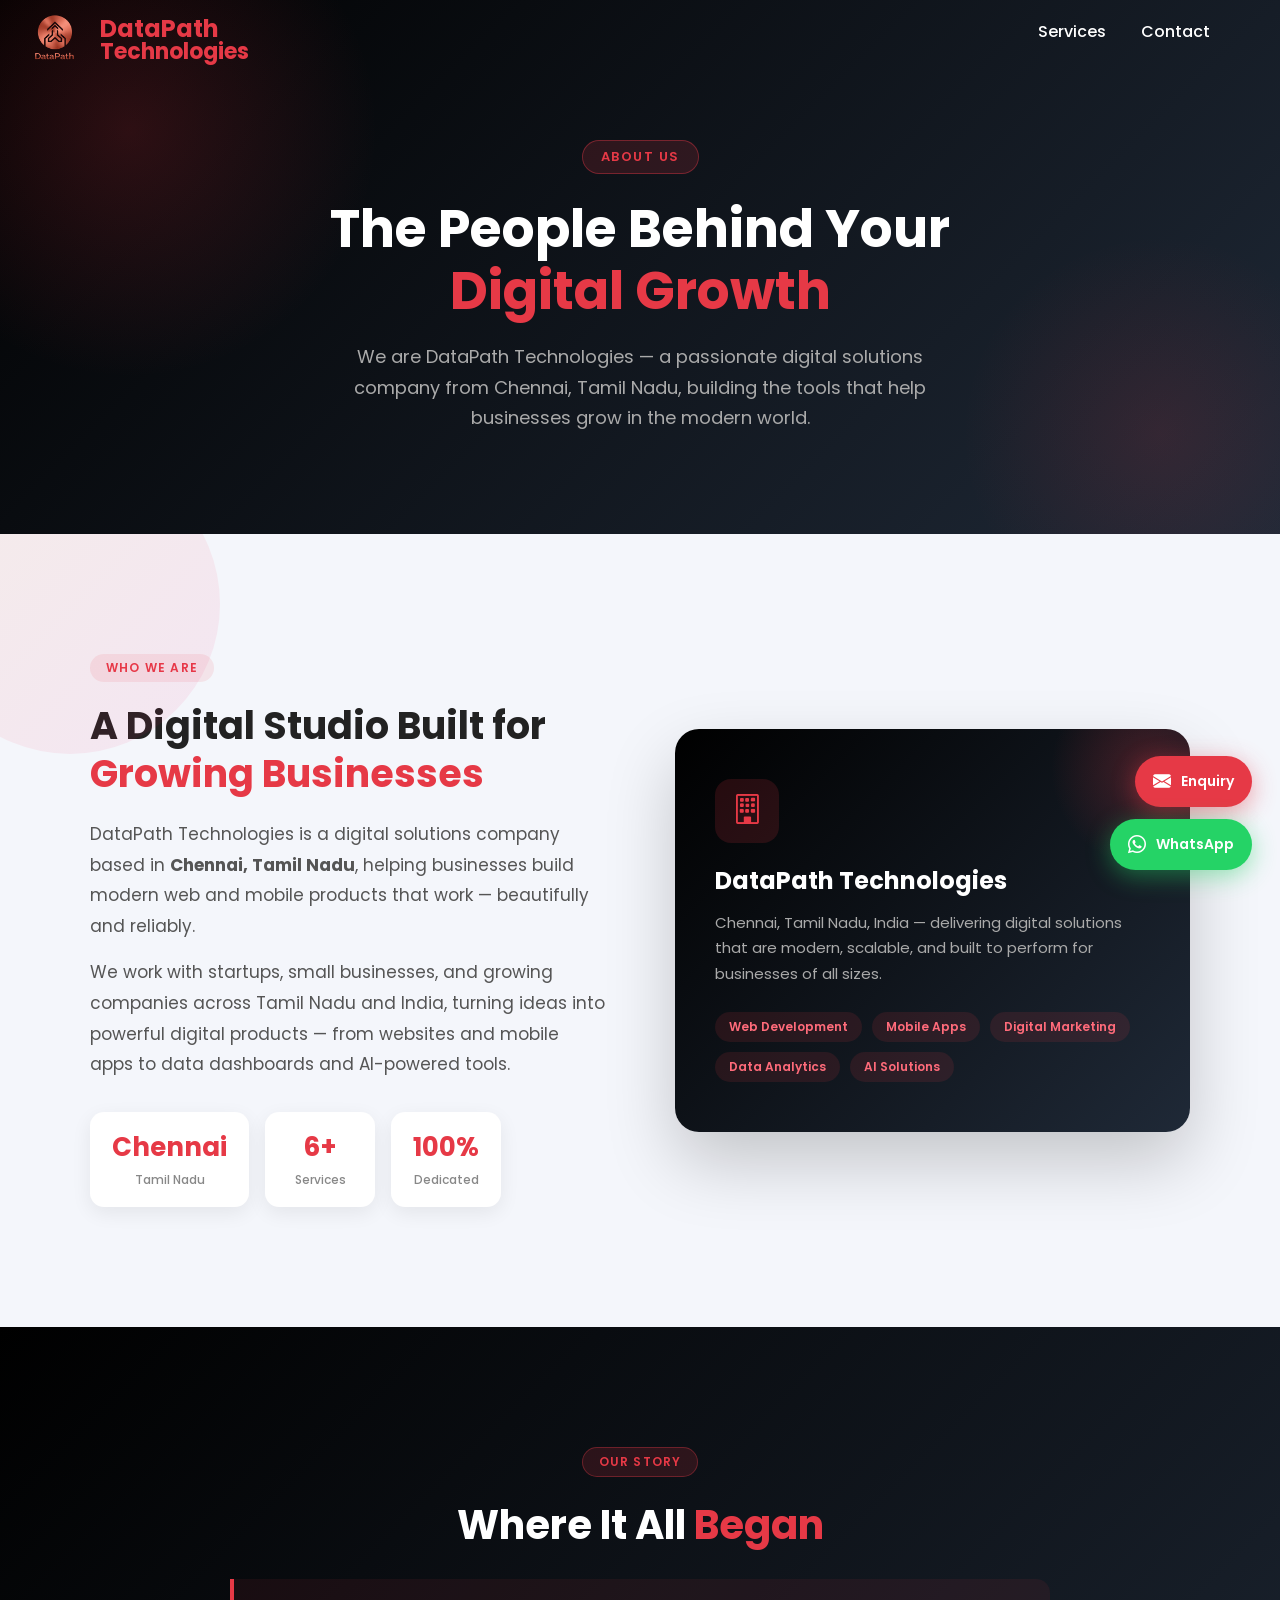
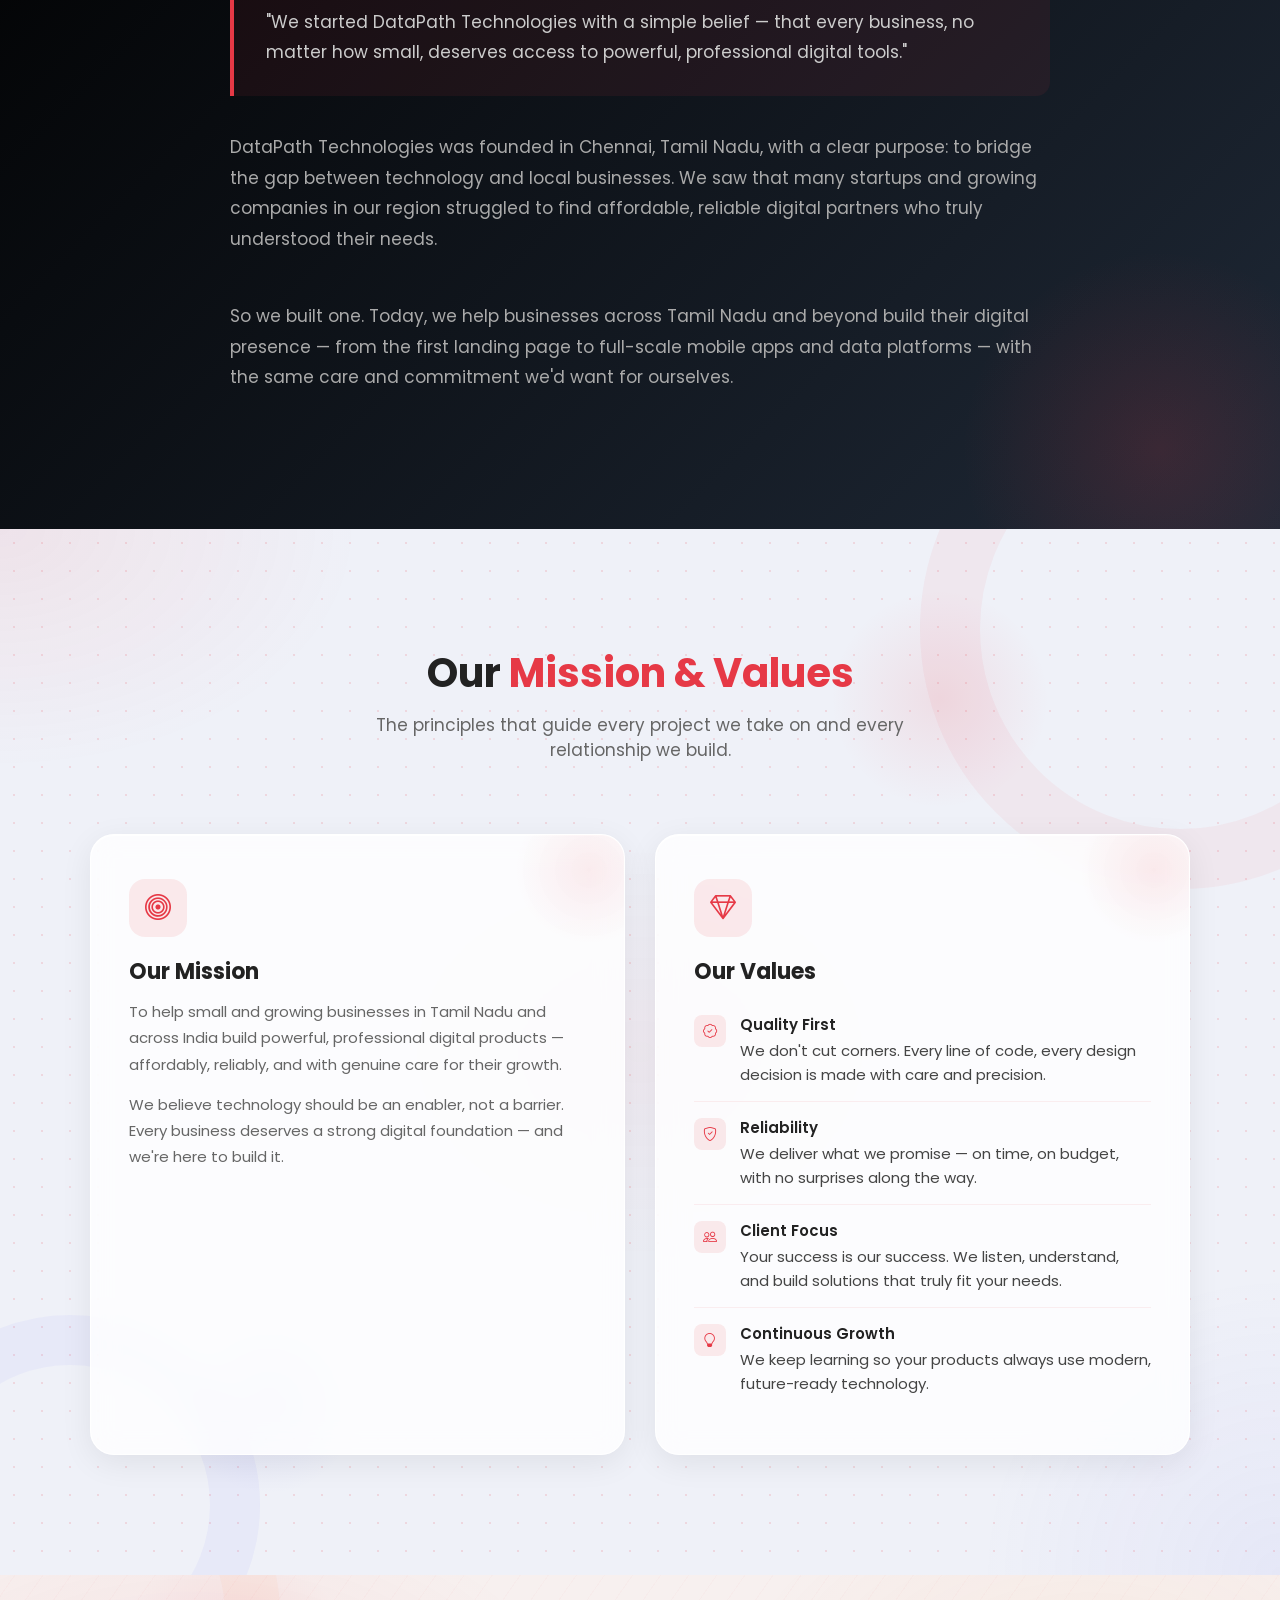
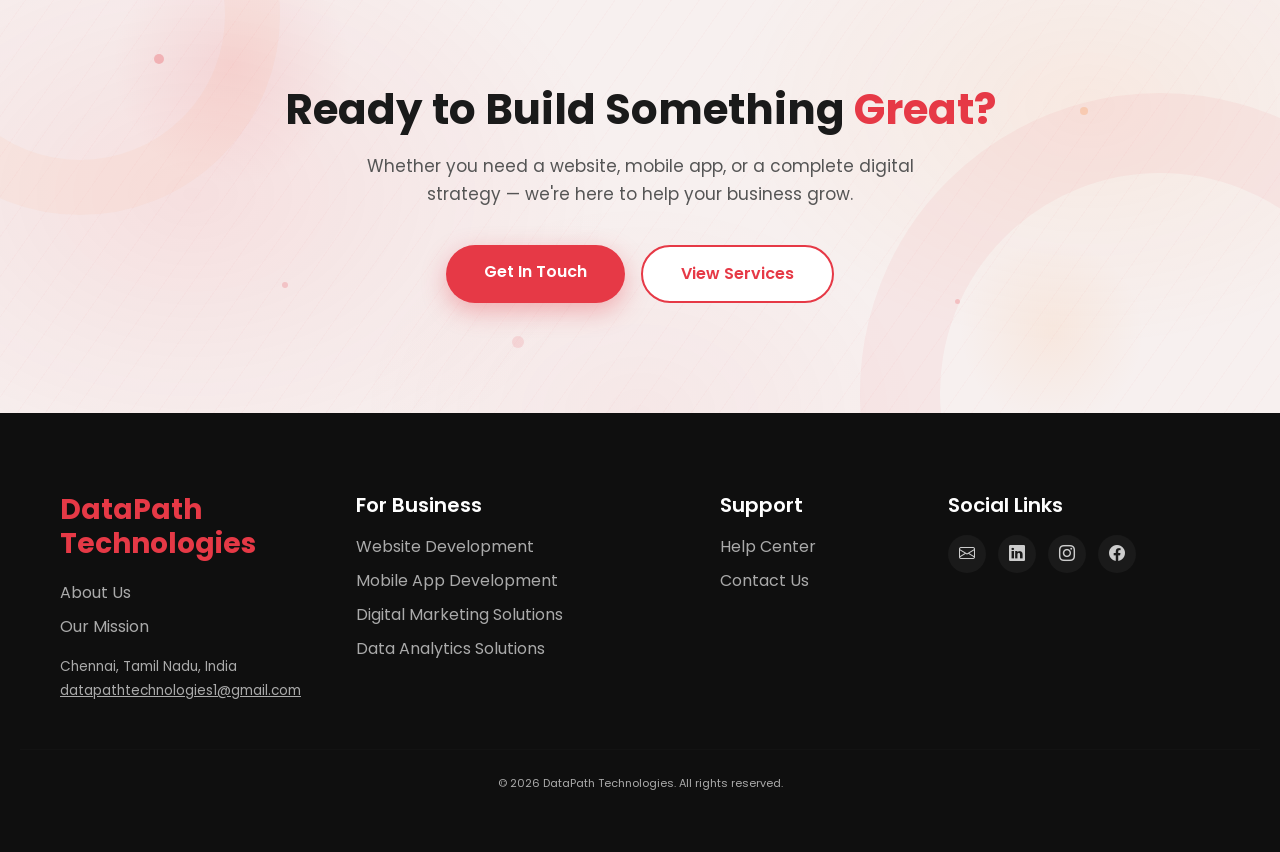
==== commit 79545781: "Update about.html Updated whatsapp number" ====
--- a/about.html
+++ b/about.html
@@ -275,7 +275,7 @@
   <button class="float-btn float-btn-enquiry" onclick="openEnquiryModal()">
     <i class="bi bi-envelope-fill"></i> Enquiry
   </button>
-  <a href="https://wa.me/919XXXXXXXXX?text=Hi%20DataPath%20Technologies%2C%20I%20would%20like%20to%20enquire%20about%20your%20services."
+  <a href="https://wa.me/918807912000?text=Hi%20DataPath%20Technologies%2C%20I%20would%20like%20to%20enquire%20about%20your%20services."
      target="_blank" class="float-btn float-btn-whatsapp">
     <i class="bi bi-whatsapp"></i> WhatsApp
   </a>
--- a/resources/css/style.css
+++ b/resources/css/style.css
@@ -144,13 +144,14 @@
 }
 /* Navigation */
 
-.nav-links{
-display:flex;
-gap:35px;
-list-style:none;
-margin-left:auto;
-padding:0;
-}
+.nav-links { 
+display:flex; 
+gap:35px; 
+list-style:none; 
+margin-left:auto; 
+padding:0; 
+transition:opacity .4s ease; 
+}	
 
 .nav-links a{
 text-decoration:none;
@@ -1539,11 +1540,10 @@
 transition:.3s ease;
 }
 
+
 .header-white{
-background:#ffffff;
-box-shadow:0 2px 8px rgba(0,0,0,.05);
-position:sticky;
-top:0;
+  background: transparent !important;
+  box-shadow: none !important;
 }
 
 .logo-wrapper img{
